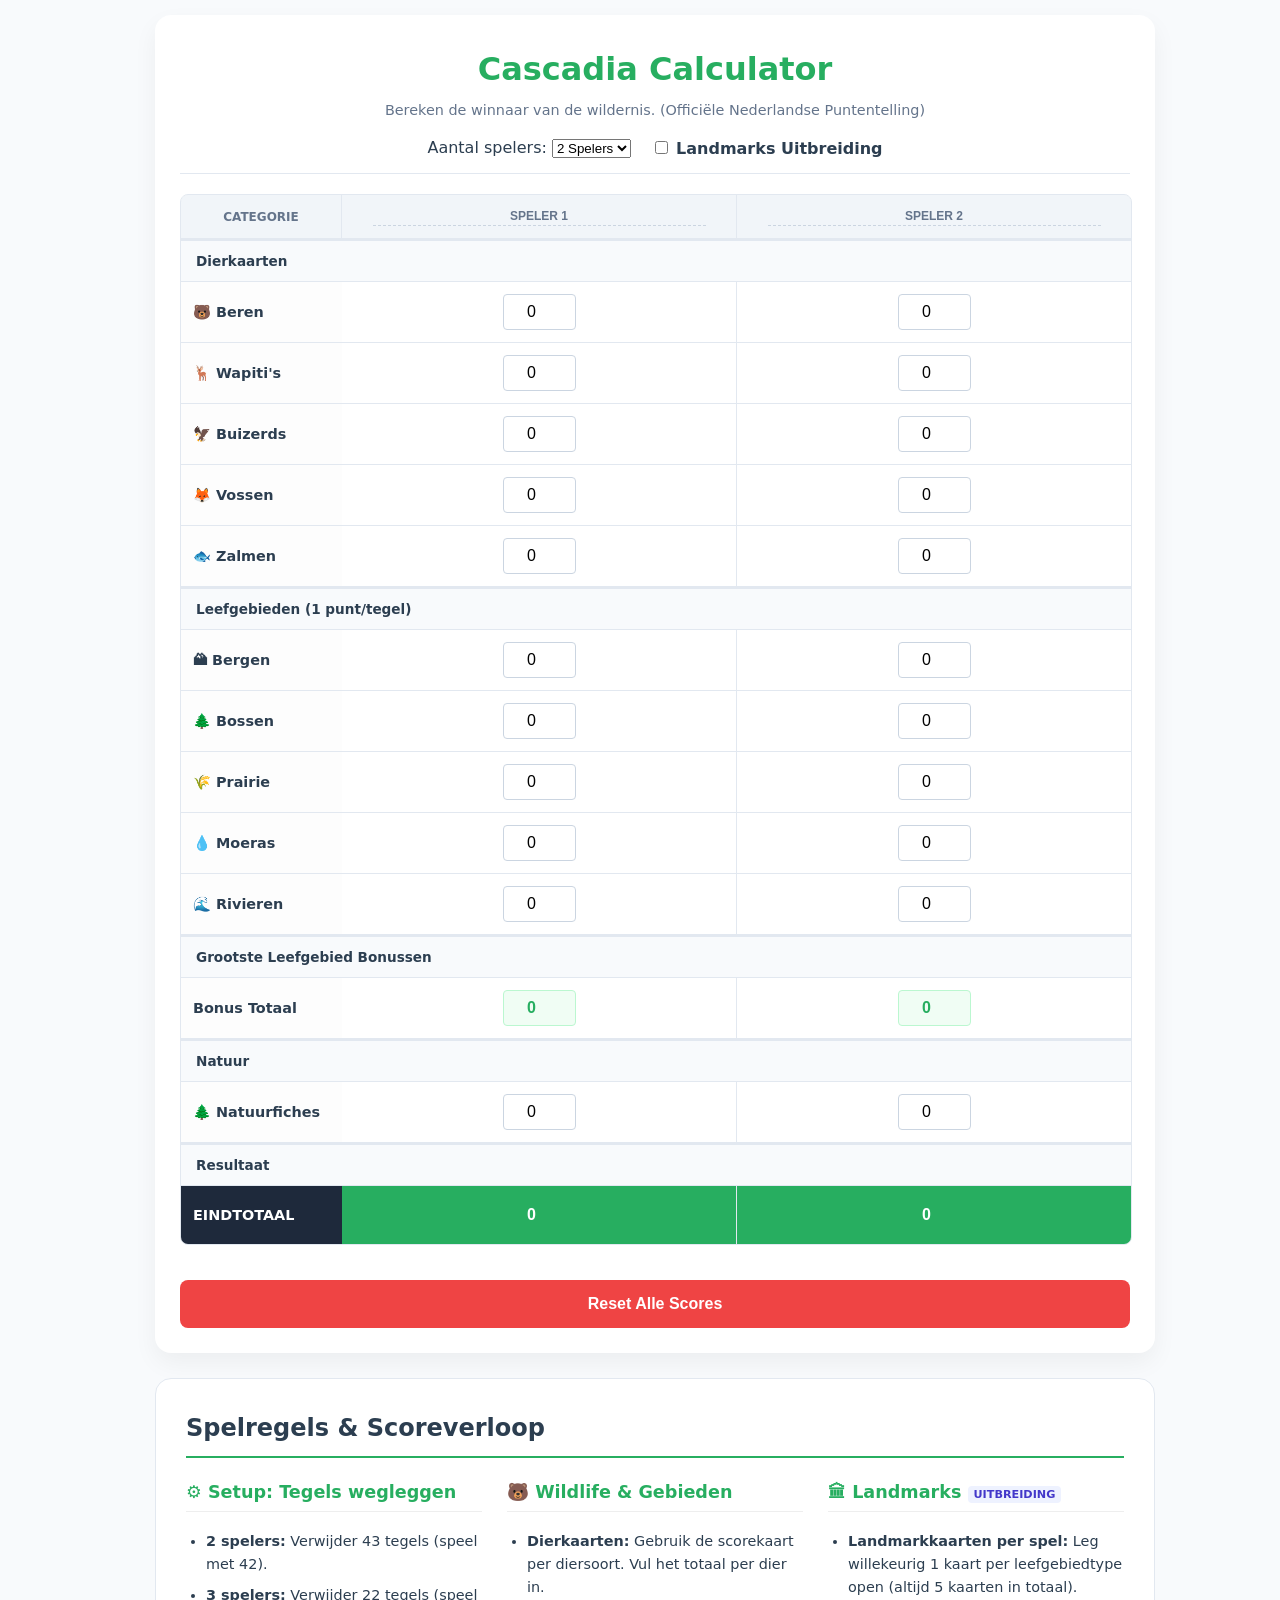
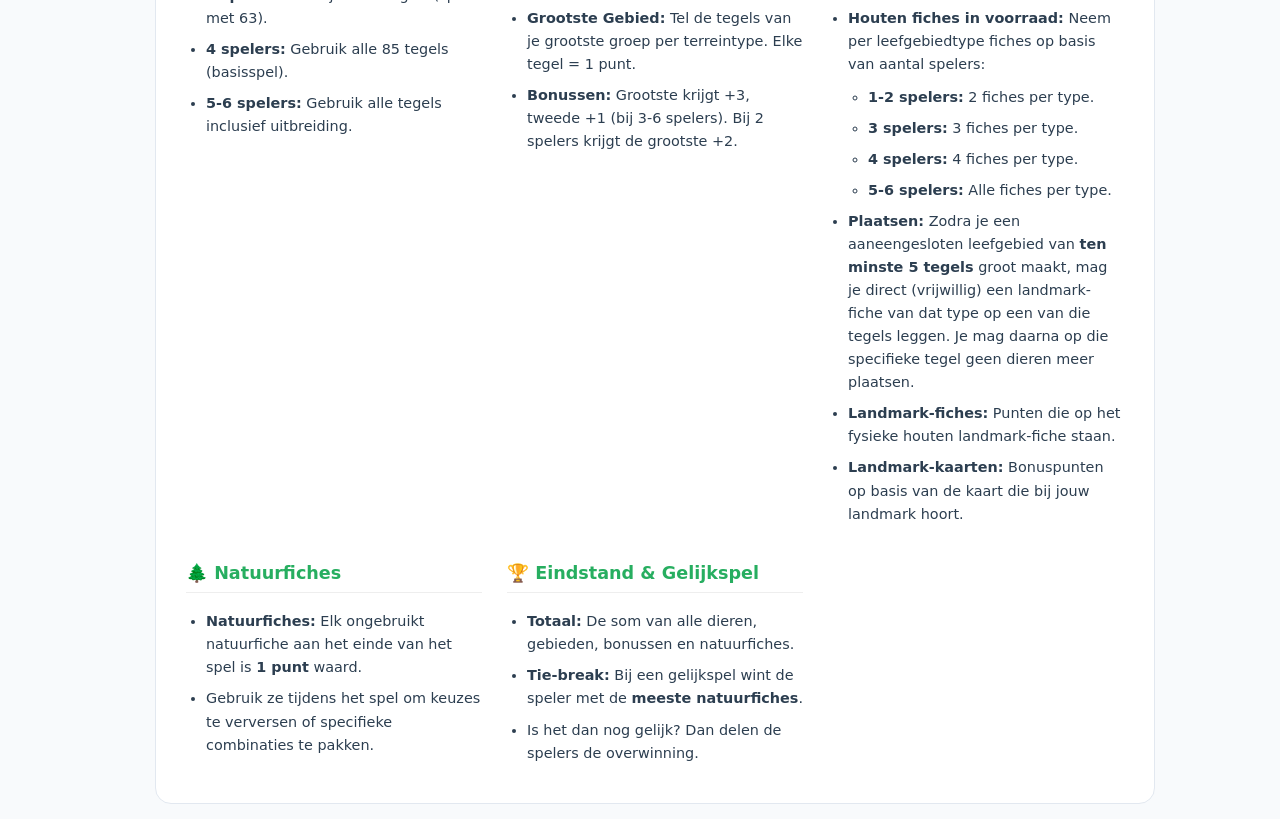
==== index.html @ 8fcd513c "Update index.html" ====
<!DOCTYPE html>
<html lang="nl">
<head>
    <meta charset="UTF-8">
    <meta name="viewport" content="width=device-width, initial-scale=1.0, maximum-scale=1.0, user-scalable=no, viewport-fit=cover">
    <title>Cascadia Score App</title>
    
    <meta name="apple-mobile-web-app-capable" content="yes">
    <meta name="apple-mobile-web-app-status-bar-style" content="black-translucent">
    <meta name="apple-mobile-web-app-title" content="Cascadia">
    
    <link rel="apple-touch-icon" href="data:image/svg+xml,<svg xmlns=%22http://www.w3.org/2000/svg%22 viewBox=%220 0 100 100%22 fill=%22%232c3e50%22><rect width=%22100%22 height=%22100%22 fill=%22%232c3e50%22 rx=%2220%22/><text y=%22.75em%22 x=%225%22 font-size=%2275%22>🏔</text></svg>">
    <link rel="icon" href="data:image/svg+xml,<svg xmlns=%22http://www.w3.org/2000/svg%22 viewBox=%220 0 100 100%22><text y=%22.9em%22 font-size=%2290%22>🏔</text></svg>">

    <style>
        :root {
            --primary: #2c3e50;
            --accent: #27ae60;
            --bg: #f8fafc;
            --border: #e2e8f0;
        }

        body { 
            font-family: 'Segoe UI', system-ui, sans-serif; 
            background-color: var(--bg); 
            color: var(--primary); 
            display: flex;
            flex-direction: column;
            align-items: center;
            padding: 0;
            margin: 0;
            width: 100vw;
            overflow-x: hidden;
            -webkit-tap-highlight-color: transparent;
        }

        /* Centrerende kaart-wrapper: Full-width op mobiel, gecentreerd op desktop */
        .card { 
            background: white; 
            padding: 15px; 
            width: 100%;
            box-sizing: border-box;
            margin-top: env(safe-area-inset-top, 0px);
            padding-left: calc(15px + env(safe-area-inset-left, 0px));
            padding-right: calc(15px + env(safe-area-inset-right, 0px));
        }

        h1 { text-align: center; color: var(--accent); margin-bottom: 5px; margin-top: 10px; }
        .subtitle { text-align: center; color: #64748b; margin-bottom: 20px; font-size: 0.9rem; }
        
        .setup { 
            text-align: center; 
            margin-bottom: 20px; 
            padding-bottom: 15px; 
            border-bottom: 1px solid var(--border);
            display: flex;
            justify-content: center;
            gap: 20px;
            flex-wrap: wrap;
            align-items: center;
        }

        .table-responsive {
            width: 100%;
            overflow-x: auto;
            -webkit-overflow-scrolling: touch;
            border-radius: 8px;
            border: 1px solid var(--border);
            margin-bottom: 15px;
        }

        .score-table { 
            display: grid; 
            gap: 1px; 
            background-color: var(--border);
            width: 100%;
        }

        .cell { background: white; padding: 12px; display: flex; align-items: center; justify-content: center; }
        .header-cell { background: #f1f5f9; font-weight: bold; text-transform: uppercase; font-size: 0.75rem; color: #64748b; }
        .section-header { background: #f8fafc; font-weight: bold; grid-column: 1 / -1; justify-content: flex-start; padding-left: 15px; border-top: 2px solid var(--border); font-size: 0.85rem; }
        .label-cell { justify-content: flex-start; font-weight: 600; font-size: 0.9rem; background: #fdfdfd; min-width: 140px; }

        input[type="number"] {
            width: 55px;
            padding: 8px;
            border: 1px solid #cbd5e1;
            border-radius: 4px;
            text-align: center;
            font-size: 1rem;
            outline-color: var(--accent);
        }

        .name-input {
            width: 90%;
            border: none;
            background: transparent;
            text-align: center;
            font-weight: bold;
            font-size: 0.75rem;
            color: #64748b;
            text-transform: uppercase;
            border-bottom: 1px dashed #cbd5e1;
            padding: 2px 0;
        }
        .name-input:focus {
            outline: none;
            border-bottom: 1px solid var(--accent);
        }

        .bonus-input { background-color: #f0fdf4; border-color: #bbf7d0 !important; font-weight: bold; color: var(--accent); pointer-events: none; }
        .total-label { background: #1e293b; color: white; font-weight: bold; }
        .total-cell { background: var(--accent); color: white; }
        .total-cell input { background: transparent; border: none; color: white; font-weight: bold; pointer-events: none; width: 100%; text-align: center; font-size: 1rem; }

        .btn-reset { margin-top: 20px; width: 100%; padding: 15px; background: #ef4444; color: white; border: none; border-radius: 8px; font-weight: bold; cursor: pointer; font-size: 1rem; }

        .orientation-tip {
            display: none;
            background: #e1f5fe;
            color: #0277bd;
            padding: 10px;
            border-radius: 8px;
            margin-bottom: 15px;
            font-size: 0.85rem;
            text-align: center;
            border: 1px solid #b3e5fc;
        }

        @media (max-width: 768px) {
            .orientation-tip { display: block; }
        }

        .rules-container { 
            width: 100%; 
            background: white; 
            padding: 30px 15px; 
            box-sizing: border-box; 
            line-height: 1.6; 
            margin-bottom: env(safe-area-inset-bottom, 0px); 
        }
        .rules-container h2 { color: var(--primary); border-bottom: 2px solid var(--accent); padding-bottom: 8px; margin-top: 0; }
        .rules-grid { display: grid; grid-template-columns: repeat(auto-fit, minmax(280px, 1fr)); gap: 25px; margin-top: 20px; }
        .rule-box h3 { margin-top: 0; color: var(--accent); font-size: 1.1rem; border-bottom: 1px solid #eee; padding-bottom: 5px; }
        .rule-box ul { padding-left: 20px; margin: 10px 0 0 0; }
        .rule-box li { margin-bottom: 8px; font-size: 0.9rem; }
        .landmark-badge { background: #eef2ff; color: #4338ca; padding: 2px 6px; border-radius: 4px; font-size: 0.7rem; font-weight: bold; text-transform: uppercase; }

        /* Gecentreerde desktop-stijlen */
        @media (min-width: 769px) {
            body { padding: 15px; }
            .card { 
                border-radius: 16px; 
                box-shadow: 0 10px 25px rgba(0,0,0,0.05); 
                max-width: 1000px; 
                padding: 25px;
                margin-bottom: 25px;
            }
            .rules-container { 
                max-width: 1000px; 
                border-radius: 16px; 
                border: 1px solid var(--border); 
                padding: 30px;
            }
        }
    </style>
</head>
<body>

<div class="card">
    <h1>Cascadia Calculator</h1>
    <p class="subtitle">Bereken de winnaar van de wildernis. (Officiële Nederlandse Puntentelling)</p>

    <div class="orientation-tip">
        📱 <strong>Tip:</strong> Kantel je scherm voor een volledig overzicht of swipe opzij in de tabel.
    </div>

    <div class="setup">
        <div>
            <label>Aantal spelers: </label>
            <select id="playerCount" onchange="changePlayerCount()">
                <option value="2">2 Spelers</option>
                <option value="3">3 Spelers</option>
                <option value="4">4 Spelers</option>
                <option value="5">5 Spelers</option>
                <option value="6">6 Spelers</option>
            </select>
        </div>
        <div>
            <input type="checkbox" id="useLandmarks" onchange="toggleLandmarks()">
            <label for="useLandmarks"><strong>Landmarks Uitbreiding</strong></label>
        </div>
    </div>

    <div class="table-responsive">
        <div id="scoreTable" class="score-table"></div>
    </div>

    <button class="btn-reset" onclick="resetScores()">Reset Alle Scores</button>
</div>

<div class="rules-container">
    <h2>Spelregels & Scoreverloop</h2>
    <div class="rules-grid">
        <div class="rule-box">
            <h3>⚙️ Setup: Tegels wegleggen</h3>
            <ul>
                <li><strong>2 spelers:</strong> Verwijder 43 tegels (speel met 42).</li>
                <li><strong>3 spelers:</strong> Verwijder 22 tegels (speel met 63).</li>
                <li><strong>4 spelers:</strong> Gebruik alle 85 tegels (basisspel).</li>
                <li><strong>5-6 spelers:</strong> Gebruik alle tegels inclusief uitbreiding.</li>
            </ul>
        </div>
        <div class="rule-box">
            <h3>🐻 Wildlife & Gebieden</h3>
            <ul>
                <li><strong>Dierkaarten:</strong> Gebruik de scorekaart per diersoort. Vul het totaal per dier in.</li>
                <li><strong>Grootste Gebied:</strong> Tel de tegels van je grootste groep per terreintype. Elke tegel = 1 punt.</li>
                <li><strong>Bonussen:</strong> Grootste krijgt +3, tweede +1 (bij 3-6 spelers). Bij 2 spelers krijgt de grootste +2.</li>
            </ul>
        </div>
        <div class="rule-box">
            <h3>🏛 Landmarks <span class="landmark-badge">Uitbreiding</span></h3>
            <ul>
                <li><strong>Landmarkkaarten per spel:</strong> Leg willekeurig 1 kaart per leefgebiedtype open (altijd 5 kaarten in totaal).</li>
                <li><strong>Houten fiches in voorraad:</strong> Neem per leefgebiedtype fiches op basis van aantal spelers:
                    <ul>
                        <li><strong>1-2 spelers:</strong> 2 fiches per type.</li>
                        <li><strong>3 spelers:</strong> 3 fiches per type.</li>
                        <li><strong>4 spelers:</strong> 4 fiches per type.</li>
                        <li><strong>5-6 spelers:</strong> Alle fiches per type.</li>
                    </ul>
                </li>
                <li><strong>Plaatsen:</strong> Zodra je een aaneengesloten leefgebied van <strong>ten minste 5 tegels</strong> groot maakt, mag je direct (vrijwillig) een landmark-fiche van dat type op een van die tegels leggen. Je mag daarna op die specifieke tegel geen dieren meer plaatsen.</li>
                <li><strong>Landmark-fiches:</strong> Punten die op het fysieke houten landmark-fiche staan.</li>
                <li><strong>Landmark-kaarten:</strong> Bonuspunten op basis van de kaart die bij jouw landmark hoort.</li>
            </ul>
        </div>
        <div class="rule-box">
            <h3>🌲 Natuurfiches</h3>
            <ul>
                <li><strong>Natuurfiches:</strong> Elk ongebruikt natuurfiche aan het einde van het spel is <strong>1 punt</strong> waard.</li>
                <li>Gebruik ze tijdens het spel om keuzes te verversen of specifieke combinaties te pakken.</li>
            </ul>
        </div>
        <div class="rule-box">
            <h3>🏆 Eindstand & Gelijkspel</h3>
            <ul>
                <li><strong>Totaal:</strong> De som van alle dieren, gebieden, bonussen en natuurfiches.</li>
                <li><strong>Tie-break:</strong> Bij een gelijkspel wint de speler met de <strong>meeste natuurfiches</strong>.</li>
                <li>Is het dan nog gelijk? Dan delen de spelers de overwinning.</li>
            </ul>
        </div>
    </div>
</div>

<script>
    const wildlife = [
        { id: 'bear', name: '🐻 Beren' },
        { id: 'elk', name: '🦌 Wapiti\'s' },
        { id: 'hawk', name: '🦅 Buizerds' },
        { id: 'fox', name: '🦊 Vossen' },
        { id: 'salmon', name: '🐟 Zalmen' }
    ];

    const habitats = [
        { id: 'mtn', name: '🏔 Bergen' },
        { id: 'for', name: '🌲 Bossen' },
        { id: 'pra', name: '🌾 Prairie' },
        { id: 'wet', name: '💧 Moeras' },
        { id: 'riv', name: '🌊 Rivieren' }
    ];

    let config = JSON.parse(localStorage.getItem('cascadia_config')) || { players: 2, landmarks: false };
    let savedScores = JSON.parse(localStorage.getItem('cascadia_scores')) || {};
    let savedNames = JSON.parse(localStorage.getItem('cascadia_names')) || {};

    function initApp() {
        document.getElementById('playerCount').value = config.players;
        document.getElementById('useLandmarks').checked = config.landmarks;

        const numPlayers = config.players;
        const useLandmarks = config.landmarks;
        const table = document.getElementById('scoreTable');
        
        table.style.gridTemplateColumns = `160px repeat(${numPlayers}, 1fr)`;
        
        let html = '';
        html += `<div class="cell header-cell">Categorie</div>`;
        for (let i = 1; i <= numPlayers; i++) {
            let name = savedNames[`p${i}`] || `Speler ${i}`;
            html += `<div class="cell header-cell"><input type="text" class="name-input" data-player="p${i}" value="${name}" oninput="saveName(this)"></div>`;
        }

        // Wildlife
        html += `<div class="cell section-header">Dierkaarten</div>`;
        wildlife.forEach((cat, index) => {
            html += `<div class="cell label-cell">${cat.name}</div>`;
            for (let i = 1; i <= numPlayers; i++) {
                let val = savedScores[`p${i}_wl_${index}`] ?? 0;
                html += `<div class="cell"><input type="number" class="score-input p${i}" data-key="p${i}_wl_${index}" value="${val}" min="0" oninput="updateScore(this)" onfocus="clearZero(this)" onblur="restoreZero(this)"></div>`;
            }
        });

        // Gebieden
        html += `<div class="cell section-header">Leefgebieden (1 punt/tegel)</div>`;
        habitats.forEach((cat, index) => {
            html += `<div class="cell label-cell">${cat.name}</div>`;
            for (let i = 1; i <= numPlayers; i++) {
                let val = savedScores[`p${i}_hab_${cat.id}`] ?? 0;
                html += `<div class="cell"><input type="number" class="score-input p${i} hab-size" data-hab="${cat.id}" data-key="p${i}_hab_${cat.id}" value="${val}" min="0" oninput="updateScore(this)" onfocus="clearZero(this)" onblur="restoreZero(this)"></div>`;
            }
        });

        // Landmarks
        if (useLandmarks) {
            html += `<div class="cell section-header">Landmarks</div>`;
            html += `<div class="cell label-cell">🏛 Landmark Fiches</div>`;
            for (let i = 1; i <= numPlayers; i++) {
                let val = savedScores[`p${i}_lm_f`] ?? 0;
                html += `<div class="cell"><input type="number" class="score-input p${i}" data-key="p${i}_lm_f" value="${val}" min="0" oninput="updateScore(this)" onfocus="clearZero(this)" onblur="restoreZero(this)"></div>`;
            }
            html += `<div class="cell label-cell">📜 Landmark Kaarten</div>`;
            for (let i = 1; i <= numPlayers; i++) {
                let val = savedScores[`p${i}_lm_k`] ?? 0;
                html += `<div class="cell"><input type="number" class="score-input p${i}" data-key="p${i}_lm_k" value="${val}" min="0" oninput="updateScore(this)" onfocus="clearZero(this)" onblur="restoreZero(this)"></div>`;
            }
        }

        // Bonussen
        html += `<div class="cell section-header">Grootste Leefgebied Bonussen</div>`;
        html += `<div class="cell label-cell">Bonus Totaal</div>`;
        for (let i = 1; i <= numPlayers; i++) {
            html += `<div class="cell"><input type="number" id="bonus-p${i}" class="bonus-input" value="0" readonly></div>`;
        }

        // Natuur
        html += `<div class="cell section-header">Natuur</div>`;
        html += `<div class="cell label-cell">🌲 Natuurfiches</div>`;
        for (let i = 1; i <= numPlayers; i++) {
            let val = savedScores[`p${i}_nature`] ?? 0;
            html += `<div class="cell"><input type="number" class="score-input p${i}" data-key="p${i}_nature" value="${val}" min="0" oninput="updateScore(this)" onfocus="clearZero(this)" onblur="restoreZero(this)"></div>`;
        }

        // Totaal
        html += `<div class="cell section-header">Resultaat</div>`;
        html += `<div class="cell label-cell total-label">EINDTOTAAL</div>`;
        for (let i = 1; i <= numPlayers; i++) {
            html += `<div class="cell total-cell"><input type="number" id="total-p${i}" value="0" readonly></div>`;
        }

        table.innerHTML = html;
        calculate();
    }

    function changePlayerCount() {
        config.players = parseInt(document.getElementById('playerCount').value);
        localStorage.setItem('cascadia_config', JSON.stringify(config));
        initApp();
    }

    function toggleLandmarks() {
        config.landmarks = document.getElementById('useLandmarks').checked;
        localStorage.setItem('cascadia_config', JSON.stringify(config));
        initApp();
    }

    function saveName(el) {
        savedNames[el.dataset.player] = el.value;
        localStorage.setItem('cascadia_names', JSON.stringify(savedNames));
    }

    function updateScore(el) {
        savedScores[el.dataset.key] = parseInt(el.value) || 0;
        localStorage.setItem('cascadia_scores', JSON.stringify(savedScores));
        calculate();
    }

    function clearZero(el) { if (el.value === "0") el.value = ""; }
    function restoreZero(el) { if (el.value === "") el.value = "0"; }

    function calculate() {
        const numPlayers = config.players;
        let playerBonuses = Array(numPlayers).fill(0);

        habitats.forEach(hab => {
            let scores = [];
            for (let i = 1; i <= numPlayers; i++) {
                let el = document.querySelector(`.p${i}.hab-size[data-hab="${hab.id}"]`);
                let val = el ? parseInt(el.value) || 0 : 0;
                scores.push({ player: i - 1, score: val });
            }

            if (scores.some(s => s.score > 0)) {
                let sorted = [...scores].sort((a, b) => b.score - a.score);
                if (numPlayers === 2) {
                    if (sorted[0].score > sorted[1].score) playerBonuses[sorted[0].player] += 2;
                    else if (sorted[0].score === sorted[1].score) { playerBonuses[0] += 1; playerBonuses[1] += 1; }
                } else {
                    let firstScore = sorted[0].score;
                    let firstPlacePlayers = sorted.filter(s => s.score === firstScore);
                    if (firstPlacePlayers.length > 1) {
                        firstPlacePlayers.forEach(p => playerBonuses[p.player] += 2);
                    } else {
                        playerBonuses[sorted[0].player] += 3;
                        let secondScore = (sorted[1]) ? sorted[1].score : 0;
                        if (secondScore > 0) {
                            let secondPlacePlayers = sorted.filter(s => s.score === secondScore);
                            if (secondPlacePlayers.length === 1) playerBonuses[sorted[1].player] += 1;
                        }
                    }
                }
            }
        });

        for (let i = 1; i <= numPlayers; i++) {
            let bonusEl = document.getElementById(`bonus-p${i}`);
            if (bonusEl) bonusEl.value = playerBonuses[i-1];
            
            let total = playerBonuses[i-1];
            document.querySelectorAll(`.p${i}.score-input`).forEach(input => {
                total += parseInt(input.value) || 0;
            });
            let totalEl = document.getElementById(`total-p${i}`);
            if (totalEl) totalEl.value = total;
        }
    }

    function resetScores() {
        if(confirm("Weet je zeker dat je alle scores wilt resetten naar 0?")) {
            savedScores = {};
            localStorage.setItem('cascadia_scores', JSON.stringify(savedScores));
            document.querySelectorAll('.score-input').forEach(input => input.value = 0);
            calculate();
        }
    }

    initApp();
</script>

</body>
</html>
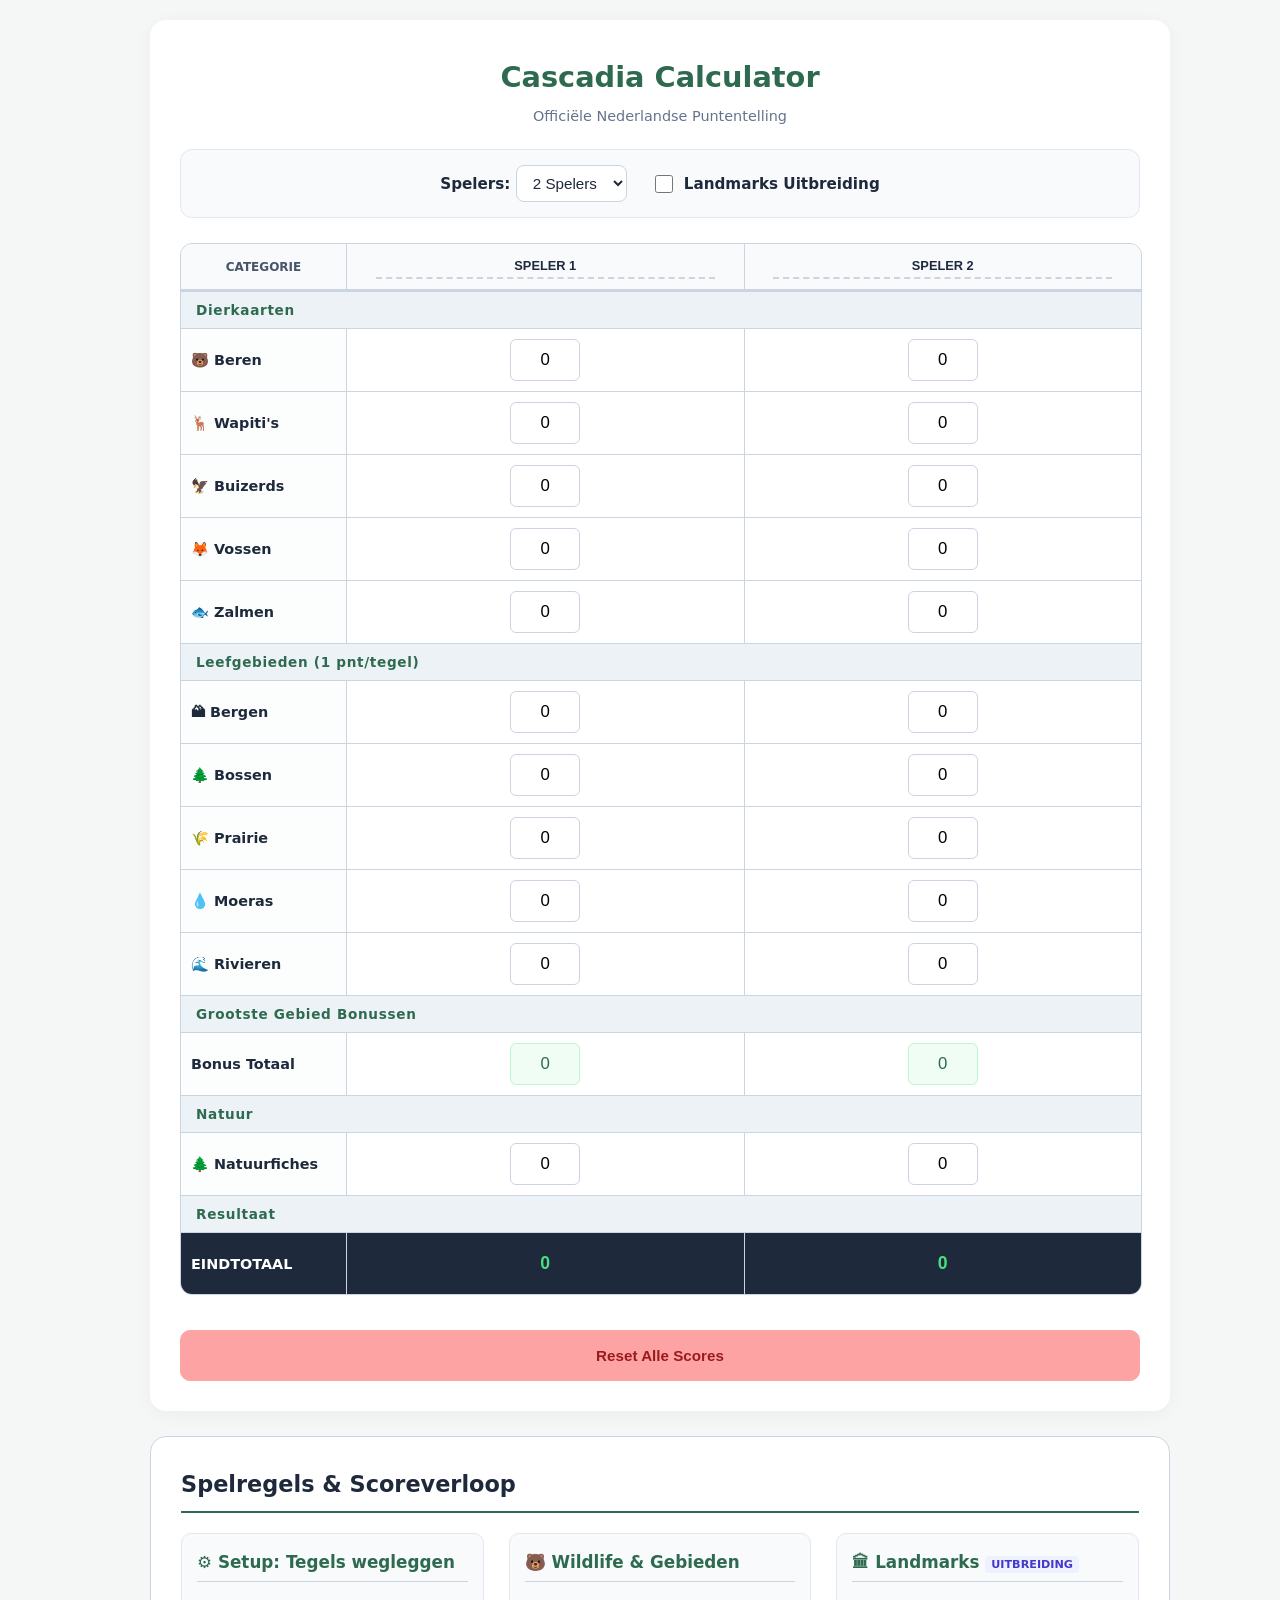
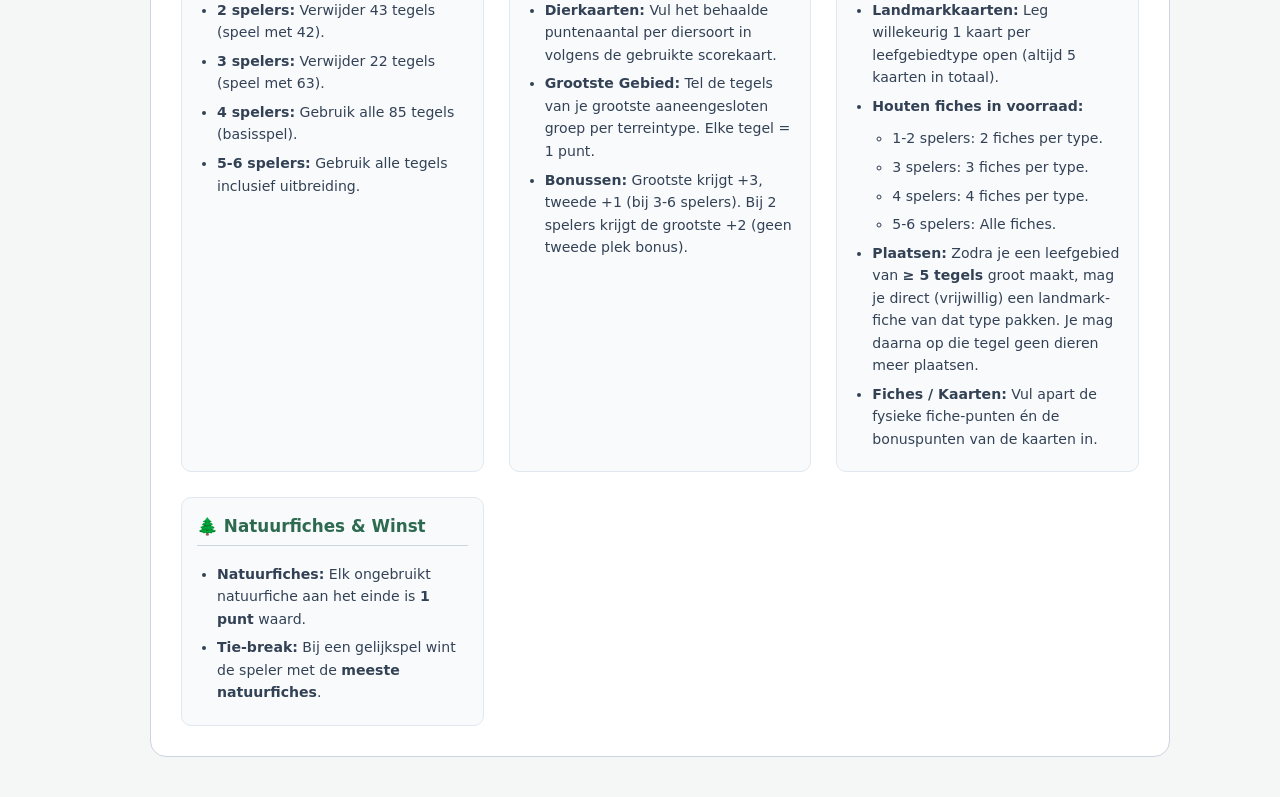
==== commit 0050596d: "Update index.html" ====
--- a/index.html
+++ b/index.html
@@ -9,19 +9,21 @@
     <meta name="apple-mobile-web-app-status-bar-style" content="black-translucent">
     <meta name="apple-mobile-web-app-title" content="Cascadia">
     
-    <link rel="apple-touch-icon" href="data:image/svg+xml,<svg xmlns=%22http://www.w3.org/2000/svg%22 viewBox=%220 0 100 100%22 fill=%22%232c3e50%22><rect width=%22100%22 height=%22100%22 fill=%22%232c3e50%22 rx=%2220%22/><text y=%22.75em%22 x=%225%22 font-size=%2275%22>🏔</text></svg>">
-    <link rel="icon" href="data:image/svg+xml,<svg xmlns=%22http://www.w3.org/2000/svg%22 viewBox=%220 0 100 100%22><text y=%22.9em%22 font-size=%2290%22>🏔</text></svg>">
+    <link rel="apple-touch-icon" href="data:image/svg+xml,%3Csvg xmlns='http://www.w3.org/2000/svg' viewBox='0 0 100 100'%3E%3Crect width='100%25' height='100%25' fill='%232c3e50' rx='20'/%3E%3Ctext y='.72em' x='4' font-size='72'%3E%F0%9F%8F%94%3C/text%3E%3C/svg%3E">
+    <link rel="icon" href="data:image/svg+xml,%3Csvg xmlns='http://www.w3.org/2000/svg' viewBox='0 0 100 100'%3E%3Ctext y='.88em' font-size='85'%3E%F0%9F%8F%94%3C/text%3E%3C/svg%3E">
 
     <style>
         :root {
-            --primary: #2c3e50;
-            --accent: #27ae60;
-            --bg: #f8fafc;
-            --border: #e2e8f0;
+            --primary: #1e293b;
+            --accent: #2d6a4f;
+            --accent-light: #d8f3dc;
+            --bg: #f4f7f6;
+            --border: #cbd5e1;
+            --card-bg: #ffffff;
         }
 
         body { 
-            font-family: 'Segoe UI', system-ui, sans-serif; 
+            font-family: system-ui, -apple-system, BlinkMacSystemFont, 'Segoe UI', Roboto, sans-serif; 
             background-color: var(--bg); 
             color: var(--primary); 
             display: flex;
@@ -34,10 +36,9 @@
             -webkit-tap-highlight-color: transparent;
         }
 
-        /* Centrerende kaart-wrapper: Full-width op mobiel, gecentreerd op desktop */
         .card { 
-            background: white; 
-            padding: 15px; 
+            background: var(--card-bg); 
+            padding: 20px 15px; 
             width: 100%;
             box-sizing: border-box;
             margin-top: env(safe-area-inset-top, 0px);
@@ -45,28 +46,53 @@
             padding-right: calc(15px + env(safe-area-inset-right, 0px));
         }
 
-        h1 { text-align: center; color: var(--accent); margin-bottom: 5px; margin-top: 10px; }
-        .subtitle { text-align: center; color: #64748b; margin-bottom: 20px; font-size: 0.9rem; }
-        
+        h1 { text-align: center; color: var(--accent); margin-bottom: 4px; margin-top: 10px; font-size: 1.8rem; font-weight: 800; }
+        .subtitle { text-align: center; color: #64748b; margin-bottom: 25px; font-size: 0.9rem; }
+        
+        /* Setup modernisering */
         .setup { 
-            text-align: center; 
-            margin-bottom: 20px; 
-            padding-bottom: 15px; 
-            border-bottom: 1px solid var(--border);
+            background: #f8fafc;
+            padding: 15px;
+            border-radius: 12px;
+            margin-bottom: 25px;
+            border: 1px solid #e2e8f0;
             display: flex;
             justify-content: center;
-            gap: 20px;
+            gap: 24px;
             flex-wrap: wrap;
             align-items: center;
         }
+
+        .setup label { font-weight: 600; font-size: 0.95rem; }
+        
+        select {
+            padding: 8px 12px;
+            border-radius: 8px;
+            border: 1px solid var(--border);
+            background: white;
+            font-size: 0.95rem;
+            color: var(--primary);
+            outline: none;
+        }
+
+        /* Grotere checkbox klik-regio voor mobiel */
+        .checkbox-container {
+            display: flex;
+            align-items: center;
+            gap: 8px;
+            cursor: pointer;
+            user-select: none;
+        }
+        .checkbox-container input { width: 18px; height: 18px; accent-color: var(--accent); }
 
         .table-responsive {
             width: 100%;
             overflow-x: auto;
             -webkit-overflow-scrolling: touch;
-            border-radius: 8px;
+            border-radius: 12px;
             border: 1px solid var(--border);
-            margin-bottom: 15px;
+            margin-bottom: 20px;
+            box-shadow: 0 1px 3px rgba(0,0,0,0.02);
         }
 
         .score-table { 
@@ -76,91 +102,130 @@
             width: 100%;
         }
 
-        .cell { background: white; padding: 12px; display: flex; align-items: center; justify-content: center; }
-        .header-cell { background: #f1f5f9; font-weight: bold; text-transform: uppercase; font-size: 0.75rem; color: #64748b; }
-        .section-header { background: #f8fafc; font-weight: bold; grid-column: 1 / -1; justify-content: flex-start; padding-left: 15px; border-top: 2px solid var(--border); font-size: 0.85rem; }
-        .label-cell { justify-content: flex-start; font-weight: 600; font-size: 0.9rem; background: #fdfdfd; min-width: 140px; }
-
+        .cell { background: white; padding: 10px; display: flex; align-items: center; justify-content: center; }
+        .header-cell { background: #f8fafc; font-weight: 700; text-transform: uppercase; font-size: 0.75rem; color: #475569; border-bottom: 2px solid var(--border); }
+        
+        .section-header { 
+            background: #edf2f7; 
+            font-weight: 700; 
+            grid-column: 1 / -1; 
+            justify-content: flex-start; 
+            padding-left: 15px; 
+            font-size: 0.85rem; 
+            color: var(--accent);
+            letter-spacing: 0.05em;
+        }
+        
+        .label-cell { justify-content: flex-start; font-weight: 600; font-size: 0.9rem; background: #fcfdfd; min-width: 145px; }
+
+        /* Verbeterde mobiele input velden */
         input[type="number"] {
-            width: 55px;
-            padding: 8px;
+            width: 60px;
+            padding: 10px 4px;
             border: 1px solid #cbd5e1;
-            border-radius: 4px;
+            border-radius: 6px;
             text-align: center;
-            font-size: 1rem;
+            font-size: 1.05rem;
+            font-weight: 500;
             outline-color: var(--accent);
-        }
+            -moz-appearance: textfield;
+        }
+        input[type="number"]::-webkit-outer-spin-button,
+        input[type="number"]::-webkit-inner-spin-button { -webkit-appearance: none; margin: 0; }
 
         .name-input {
             width: 90%;
             border: none;
             background: transparent;
             text-align: center;
-            font-weight: bold;
-            font-size: 0.75rem;
-            color: #64748b;
+            font-weight: 700;
+            font-size: 0.8rem;
+            color: var(--primary);
             text-transform: uppercase;
-            border-bottom: 1px dashed #cbd5e1;
-            padding: 2px 0;
-        }
-        .name-input:focus {
-            outline: none;
-            border-bottom: 1px solid var(--accent);
-        }
-
-        .bonus-input { background-color: #f0fdf4; border-color: #bbf7d0 !important; font-weight: bold; color: var(--accent); pointer-events: none; }
-        .total-label { background: #1e293b; color: white; font-weight: bold; }
-        .total-cell { background: var(--accent); color: white; }
-        .total-cell input { background: transparent; border: none; color: white; font-weight: bold; pointer-events: none; width: 100%; text-align: center; font-size: 1rem; }
-
-        .btn-reset { margin-top: 20px; width: 100%; padding: 15px; background: #ef4444; color: white; border: none; border-radius: 8px; font-weight: bold; cursor: pointer; font-size: 1rem; }
+            border-bottom: 2px dashed #cbd5e1;
+            padding: 4px 0;
+        }
+        .name-input:focus { outline: none; border-bottom: 2px solid var(--accent); }
+
+        .bonus-input { background-color: #f0fdf4; border-color: #bbf7d0 !important; font-weight: 700; color: var(--accent); pointer-events: none; }
+        
+        /* Sticky/Vaste Totaalbalk voor mobiel */
+        .mobile-totals {
+            position: fixed;
+            bottom: 0;
+            left: 0;
+            right: 0;
+            background: #1e293b;
+            color: white;
+            display: flex;
+            justify-content: space-around;
+            padding: 12px 10px calc(12px + env(safe-area-inset-bottom, 0px)) 10px;
+            box-shadow: 0 -4px 15px rgba(0,0,0,0.15);
+            z-index: 100;
+            border-top-left-radius: 16px;
+            border-top-right-radius: 16px;
+        }
+        .total-bubble { text-align: center; flex: 1; }
+        .total-bubble .name { font-size: 0.7rem; opacity: 0.8; text-transform: uppercase; font-weight: 600; display: block; white-space: nowrap; overflow: hidden; text-overflow: ellipsis; max-width: 75px; margin: 0 auto; }
+        .total-bubble .score { font-size: 1.2rem; font-weight: 800; color: #4ade80; }
+
+        /* Tabel totalen (Desktop/back-up) */
+        .total-label { background: #1e293b; color: white; font-weight: 700; }
+        .total-cell { background: #1e293b; color: white; }
+        .total-cell input { background: transparent; border: none; color: #4ade80; font-weight: 800; pointer-events: none; width: 100%; text-align: center; font-size: 1.1rem; }
+
+        .btn-reset { margin-top: 15px; width: 100%; padding: 16px; background: #fea3a3; color: #991b1b; border: 1px solid #fca5a5; border-radius: 10px; font-weight: 700; cursor: pointer; font-size: 0.95rem; transition: background 0.2s; }
+        .btn-reset:active { background: #fca5a5; }
 
         .orientation-tip {
             display: none;
-            background: #e1f5fe;
-            color: #0277bd;
+            background: #f0fdfa;
+            color: #0d9488;
             padding: 10px;
             border-radius: 8px;
-            margin-bottom: 15px;
+            margin-bottom: 20px;
             font-size: 0.85rem;
             text-align: center;
-            border: 1px solid #b3e5fc;
+            border: 1px solid #ccfbf1;
         }
 
         @media (max-width: 768px) {
             .orientation-tip { display: block; }
-        }
-
+            .card { margin-bottom: 80px; } /* Ruimte voor de sticky balk */
+        }
+
+        /* Regels & Layout */
         .rules-container { 
             width: 100%; 
             background: white; 
-            padding: 30px 15px; 
+            padding: 30px 15px calc(40px + env(safe-area-inset-bottom, 0px)) 15px; 
             box-sizing: border-box; 
             line-height: 1.6; 
-            margin-bottom: env(safe-area-inset-bottom, 0px); 
-        }
-        .rules-container h2 { color: var(--primary); border-bottom: 2px solid var(--accent); padding-bottom: 8px; margin-top: 0; }
+        }
+        .rules-container h2 { color: var(--primary); border-bottom: 2px solid var(--accent); padding-bottom: 8px; margin-top: 0; font-size: 1.4rem; font-weight: 800; }
         .rules-grid { display: grid; grid-template-columns: repeat(auto-fit, minmax(280px, 1fr)); gap: 25px; margin-top: 20px; }
-        .rule-box h3 { margin-top: 0; color: var(--accent); font-size: 1.1rem; border-bottom: 1px solid #eee; padding-bottom: 5px; }
+        .rule-box { background: #f8fafc; padding: 15px; border-radius: 10px; border: 1px solid #e2e8f0; }
+        .rule-box h3 { margin-top: 0; color: var(--accent); font-size: 1.05rem; border-bottom: 1px solid #cbd5e1; padding-bottom: 5px; font-weight: 700; }
         .rule-box ul { padding-left: 20px; margin: 10px 0 0 0; }
-        .rule-box li { margin-bottom: 8px; font-size: 0.9rem; }
+        .rule-box li { margin-bottom: 6px; font-size: 0.88rem; color: #334155; }
         .landmark-badge { background: #eef2ff; color: #4338ca; padding: 2px 6px; border-radius: 4px; font-size: 0.7rem; font-weight: bold; text-transform: uppercase; }
 
-        /* Gecentreerde desktop-stijlen */
         @media (min-width: 769px) {
-            body { padding: 15px; }
+            body { padding: 20px; }
             .card { 
                 border-radius: 16px; 
-                box-shadow: 0 10px 25px rgba(0,0,0,0.05); 
-                max-width: 1000px; 
-                padding: 25px;
+                box-shadow: 0 4px 20px rgba(0,0,0,0.04); 
+                max-width: 1020px; 
+                padding: 30px;
                 margin-bottom: 25px;
             }
+            .mobile-totals { display: none; } /* Verberg zwevende balk op desktop */
             .rules-container { 
-                max-width: 1000px; 
+                max-width: 1020px; 
                 border-radius: 16px; 
                 border: 1px solid var(--border); 
                 padding: 30px;
+                margin-bottom: 20px;
             }
         }
     </style>
@@ -169,15 +234,15 @@
 
 <div class="card">
     <h1>Cascadia Calculator</h1>
-    <p class="subtitle">Bereken de winnaar van de wildernis. (Officiële Nederlandse Puntentelling)</p>
+    <p class="subtitle">Officiële Nederlandse Puntentelling</p>
 
     <div class="orientation-tip">
-        📱 <strong>Tip:</strong> Kantel je scherm voor een volledig overzicht of swipe opzij in de tabel.
+        📱 <strong>Tip:</strong> Kantel je scherm bij veel spelers om alles makkelijk te overzien.
     </div>
 
     <div class="setup">
         <div>
-            <label>Aantal spelers: </label>
+            <label for="playerCount">Spelers: </label>
             <select id="playerCount" onchange="changePlayerCount()">
                 <option value="2">2 Spelers</option>
                 <option value="3">3 Spelers</option>
@@ -186,7 +251,7 @@
                 <option value="6">6 Spelers</option>
             </select>
         </div>
-        <div>
+        <div class="checkbox-container" onclick="toggleLandmarksFromLabel(event)">
             <input type="checkbox" id="useLandmarks" onchange="toggleLandmarks()">
             <label for="useLandmarks"><strong>Landmarks Uitbreiding</strong></label>
         </div>
@@ -199,8 +264,10 @@
     <button class="btn-reset" onclick="resetScores()">Reset Alle Scores</button>
 </div>
 
+<div id="mobileTotals" class="mobile-totals"></div>
+
 <div class="rules-container">
-    <h2>Spelregels & Scoreverloop</h2>
+    <h2>Spelregels &amp; Scoreverloop</h2>
     <div class="rules-grid">
         <div class="rule-box">
             <h3>⚙️ Setup: Tegels wegleggen</h3>
@@ -212,43 +279,34 @@
             </ul>
         </div>
         <div class="rule-box">
-            <h3>🐻 Wildlife & Gebieden</h3>
+            <h3>🐻 Wildlife &amp; Gebieden</h3>
             <ul>
-                <li><strong>Dierkaarten:</strong> Gebruik de scorekaart per diersoort. Vul het totaal per dier in.</li>
-                <li><strong>Grootste Gebied:</strong> Tel de tegels van je grootste groep per terreintype. Elke tegel = 1 punt.</li>
-                <li><strong>Bonussen:</strong> Grootste krijgt +3, tweede +1 (bij 3-6 spelers). Bij 2 spelers krijgt de grootste +2.</li>
+                <li><strong>Dierkaarten:</strong> Vul het behaalde puntenaantal per diersoort in volgens de gebruikte scorekaart.</li>
+                <li><strong>Grootste Gebied:</strong> Tel de tegels van je grootste aaneengesloten groep per terreintype. Elke tegel = 1 punt.</li>
+                <li><strong>Bonussen:</strong> Grootste krijgt +3, tweede +1 (bij 3-6 spelers). Bij 2 spelers krijgt de grootste +2 (geen tweede plek bonus).</li>
             </ul>
         </div>
         <div class="rule-box">
             <h3>🏛 Landmarks <span class="landmark-badge">Uitbreiding</span></h3>
             <ul>
-                <li><strong>Landmarkkaarten per spel:</strong> Leg willekeurig 1 kaart per leefgebiedtype open (altijd 5 kaarten in totaal).</li>
-                <li><strong>Houten fiches in voorraad:</strong> Neem per leefgebiedtype fiches op basis van aantal spelers:
+                <li><strong>Landmarkkaarten:</strong> Leg willekeurig 1 kaart per leefgebiedtype open (altijd 5 kaarten in totaal).</li>
+                <li><strong>Houten fiches in voorraad:</strong> 
                     <ul>
-                        <li><strong>1-2 spelers:</strong> 2 fiches per type.</li>
-                        <li><strong>3 spelers:</strong> 3 fiches per type.</li>
-                        <li><strong>4 spelers:</strong> 4 fiches per type.</li>
-                        <li><strong>5-6 spelers:</strong> Alle fiches per type.</li>
+                        <li>1-2 spelers: 2 fiches per type.</li>
+                        <li>3 spelers: 3 fiches per type.</li>
+                        <li>4 spelers: 4 fiches per type.</li>
+                        <li>5-6 spelers: Alle fiches.</li>
                     </ul>
                 </li>
-                <li><strong>Plaatsen:</strong> Zodra je een aaneengesloten leefgebied van <strong>ten minste 5 tegels</strong> groot maakt, mag je direct (vrijwillig) een landmark-fiche van dat type op een van die tegels leggen. Je mag daarna op die specifieke tegel geen dieren meer plaatsen.</li>
-                <li><strong>Landmark-fiches:</strong> Punten die op het fysieke houten landmark-fiche staan.</li>
-                <li><strong>Landmark-kaarten:</strong> Bonuspunten op basis van de kaart die bij jouw landmark hoort.</li>
+                <li><strong>Plaatsen:</strong> Zodra je een leefgebied van <strong>&ge; 5 tegels</strong> groot maakt, mag je direct (vrijwillig) een landmark-fiche van dat type pakken. Je mag daarna op die tegel geen dieren meer plaatsen.</li>
+                <li><strong>Fiches / Kaarten:</strong> Vul apart de fysieke fiche-punten én de bonuspunten van de kaarten in.</li>
             </ul>
         </div>
         <div class="rule-box">
-            <h3>🌲 Natuurfiches</h3>
+            <h3>🌲 Natuurfiches &amp; Winst</h3>
             <ul>
-                <li><strong>Natuurfiches:</strong> Elk ongebruikt natuurfiche aan het einde van het spel is <strong>1 punt</strong> waard.</li>
-                <li>Gebruik ze tijdens het spel om keuzes te verversen of specifieke combinaties te pakken.</li>
-            </ul>
-        </div>
-        <div class="rule-box">
-            <h3>🏆 Eindstand & Gelijkspel</h3>
-            <ul>
-                <li><strong>Totaal:</strong> De som van alle dieren, gebieden, bonussen en natuurfiches.</li>
+                <li><strong>Natuurfiches:</strong> Elk ongebruikt natuurfiche aan het einde is <strong>1 punt</strong> waard.</li>
                 <li><strong>Tie-break:</strong> Bij een gelijkspel wint de speler met de <strong>meeste natuurfiches</strong>.</li>
-                <li>Is het dan nog gelijk? Dan delen de spelers de overwinning.</li>
             </ul>
         </div>
     </div>
@@ -283,7 +341,7 @@
         const useLandmarks = config.landmarks;
         const table = document.getElementById('scoreTable');
         
-        table.style.gridTemplateColumns = `160px repeat(${numPlayers}, 1fr)`;
+        table.style.gridTemplateColumns = `165px repeat(${numPlayers}, 1fr)`;
         
         let html = '';
         html += `<div class="cell header-cell">Categorie</div>`;
@@ -298,17 +356,17 @@
             html += `<div class="cell label-cell">${cat.name}</div>`;
             for (let i = 1; i <= numPlayers; i++) {
                 let val = savedScores[`p${i}_wl_${index}`] ?? 0;
-                html += `<div class="cell"><input type="number" class="score-input p${i}" data-key="p${i}_wl_${index}" value="${val}" min="0" oninput="updateScore(this)" onfocus="clearZero(this)" onblur="restoreZero(this)"></div>`;
+                html += `<div class="cell"><input type="number" inputmode="numeric" pattern="[0-9]*" class="score-input p${i}" data-key="p${i}_wl_${index}" value="${val}" min="0" oninput="updateScore(this)" onfocus="clearZero(this)" onblur="restoreZero(this)"></div>`;
             }
         });
 
         // Gebieden
-        html += `<div class="cell section-header">Leefgebieden (1 punt/tegel)</div>`;
+        html += `<div class="cell section-header">Leefgebieden (1 pnt/tegel)</div>`;
         habitats.forEach((cat, index) => {
             html += `<div class="cell label-cell">${cat.name}</div>`;
             for (let i = 1; i <= numPlayers; i++) {
                 let val = savedScores[`p${i}_hab_${cat.id}`] ?? 0;
-                html += `<div class="cell"><input type="number" class="score-input p${i} hab-size" data-hab="${cat.id}" data-key="p${i}_hab_${cat.id}" value="${val}" min="0" oninput="updateScore(this)" onfocus="clearZero(this)" onblur="restoreZero(this)"></div>`;
+                html += `<div class="cell"><input type="number" inputmode="numeric" pattern="[0-9]*" class="score-input p${i} hab-size" data-hab="${cat.id}" data-key="p${i}_hab_${cat.id}" value="${val}" min="0" oninput="updateScore(this)" onfocus="clearZero(this)" onblur="restoreZero(this)"></div>`;
             }
         });
 
@@ -318,17 +376,17 @@
             html += `<div class="cell label-cell">🏛 Landmark Fiches</div>`;
             for (let i = 1; i <= numPlayers; i++) {
                 let val = savedScores[`p${i}_lm_f`] ?? 0;
-                html += `<div class="cell"><input type="number" class="score-input p${i}" data-key="p${i}_lm_f" value="${val}" min="0" oninput="updateScore(this)" onfocus="clearZero(this)" onblur="restoreZero(this)"></div>`;
+                html += `<div class="cell"><input type="number" inputmode="numeric" pattern="[0-9]*" class="score-input p${i}" data-key="p${i}_lm_f" value="${val}" min="0" oninput="updateScore(this)" onfocus="clearZero(this)" onblur="restoreZero(this)"></div>`;
             }
             html += `<div class="cell label-cell">📜 Landmark Kaarten</div>`;
             for (let i = 1; i <= numPlayers; i++) {
                 let val = savedScores[`p${i}_lm_k`] ?? 0;
-                html += `<div class="cell"><input type="number" class="score-input p${i}" data-key="p${i}_lm_k" value="${val}" min="0" oninput="updateScore(this)" onfocus="clearZero(this)" onblur="restoreZero(this)"></div>`;
+                html += `<div class="cell"><input type="number" inputmode="numeric" pattern="[0-9]*" class="score-input p${i}" data-key="p${i}_lm_k" value="${val}" min="0" oninput="updateScore(this)" onfocus="clearZero(this)" onblur="restoreZero(this)"></div>`;
             }
         }
 
         // Bonussen
-        html += `<div class="cell section-header">Grootste Leefgebied Bonussen</div>`;
+        html += `<div class="cell section-header">Grootste Gebied Bonussen</div>`;
         html += `<div class="cell label-cell">Bonus Totaal</div>`;
         for (let i = 1; i <= numPlayers; i++) {
             html += `<div class="cell"><input type="number" id="bonus-p${i}" class="bonus-input" value="0" readonly></div>`;
@@ -339,7 +397,7 @@
         html += `<div class="cell label-cell">🌲 Natuurfiches</div>`;
         for (let i = 1; i <= numPlayers; i++) {
             let val = savedScores[`p${i}_nature`] ?? 0;
-            html += `<div class="cell"><input type="number" class="score-input p${i}" data-key="p${i}_nature" value="${val}" min="0" oninput="updateScore(this)" onfocus="clearZero(this)" onblur="restoreZero(this)"></div>`;
+            html += `<div class="cell"><input type="number" inputmode="numeric" pattern="[0-9]*" class="score-input p${i}" data-key="p${i}_nature" value="${val}" min="0" oninput="updateScore(this)" onfocus="clearZero(this)" onblur="restoreZero(this)"></div>`;
         }
 
         // Totaal
@@ -350,7 +408,23 @@
         }
 
         table.innerHTML = html;
+        buildMobileTotals();
         calculate();
+    }
+
+    function buildMobileTotals() {
+        const container = document.getElementById('mobileTotals');
+        let html = '';
+        for (let i = 1; i <= config.players; i++) {
+            let name = savedNames[`p${i}`] || `Speler ${i}`;
+            html += `
+                <div class="total-bubble">
+                    <span class="name" id="mob-name-p${i}">${name}</span>
+                    <span class="score" id="mob-total-p${i}">0</span>
+                </div>
+            `;
+        }
+        container.innerHTML = html;
     }
 
     function changePlayerCount() {
@@ -365,9 +439,21 @@
         initApp();
     }
 
+    function toggleLandmarksFromLabel(e) {
+        if(e.target.tagName !== 'INPUT') {
+            const cb = document.getElementById('useLandmarks');
+            cb.checked = !cb.checked;
+            toggleLandmarks();
+        }
+    }
+
     function saveName(el) {
         savedNames[el.dataset.player] = el.value;
         localStorage.setItem('cascadia_names', JSON.stringify(savedNames));
+        
+        // Update direct de naam in de mobiele balk onderaan
+        const mobName = document.getElementById(`mob-name-${el.dataset.player}`);
+        if(mobName) mobName.textContent = el.value || `Speler ${el.dataset.player.charAt(1)}`;
     }
 
     function updateScore(el) {
@@ -421,8 +507,14 @@
             document.querySelectorAll(`.p${i}.score-input`).forEach(input => {
                 total += parseInt(input.value) || 0;
             });
+            
+            // Update tabel totaal
             let totalEl = document.getElementById(`total-p${i}`);
             if (totalEl) totalEl.value = total;
+
+            // Update mobiele sticky balk totaal
+            let mobTotalEl = document.getElementById(`mob-total-p${i}`);
+            if (mobTotalEl) mobTotalEl.textContent = total;
         }
     }
 
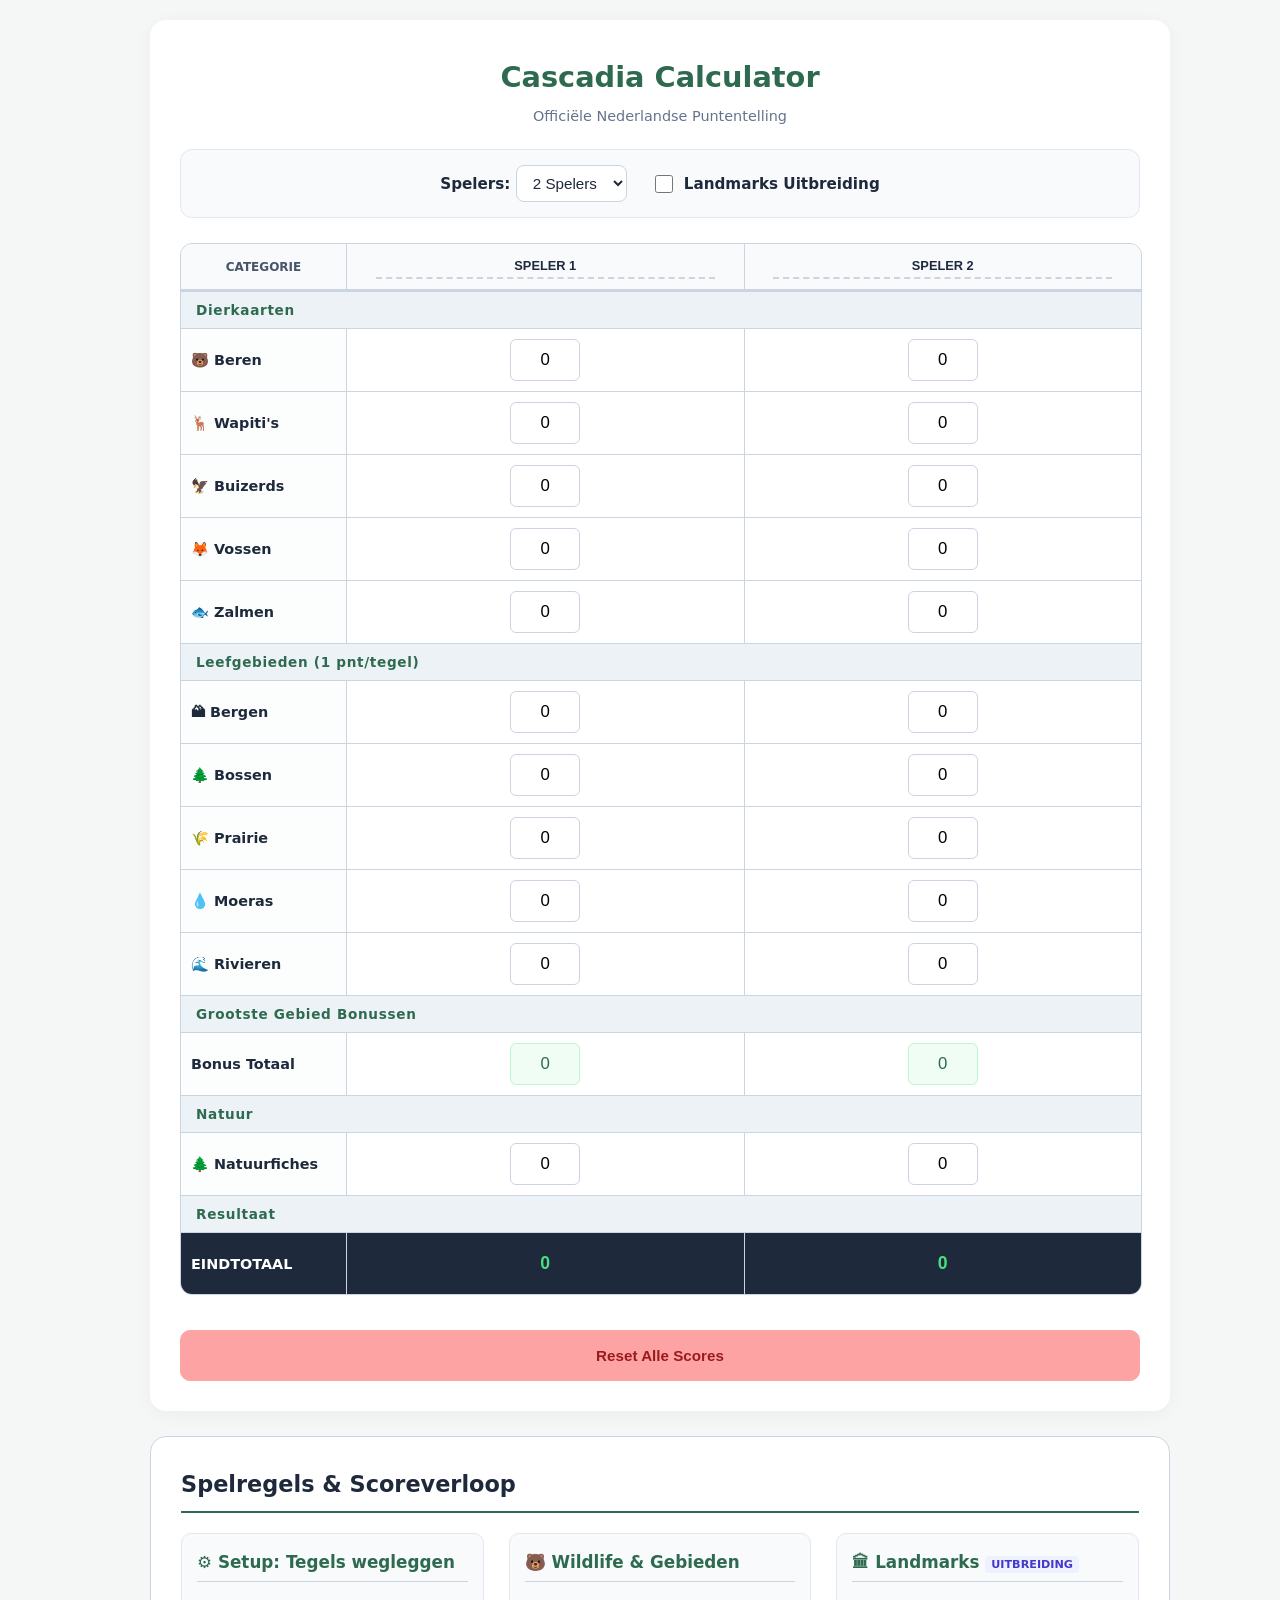
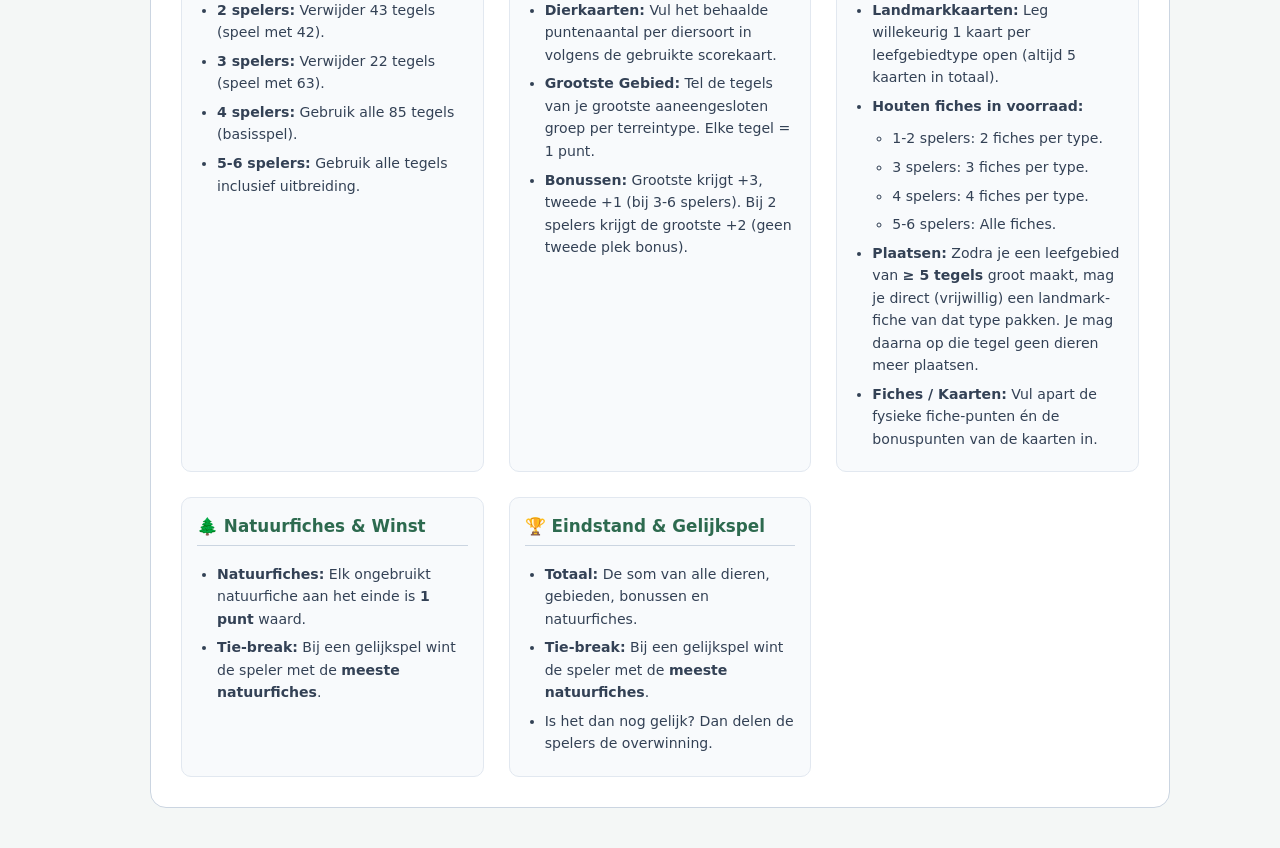
==== commit 3f8c3e7b: "Add rule box for final scores and tie-breaks" ====
--- a/index.html
+++ b/index.html
@@ -307,6 +307,14 @@
             <ul>
                 <li><strong>Natuurfiches:</strong> Elk ongebruikt natuurfiche aan het einde is <strong>1 punt</strong> waard.</li>
                 <li><strong>Tie-break:</strong> Bij een gelijkspel wint de speler met de <strong>meeste natuurfiches</strong>.</li>
+            </ul>
+        </div>
+        <div class="rule-box">
+            <h3>🏆 Eindstand & Gelijkspel</h3>
+            <ul>
+                <li><strong>Totaal:</strong> De som van alle dieren, gebieden, bonussen en natuurfiches.</li>
+                <li><strong>Tie-break:</strong> Bij een gelijkspel wint de speler met de <strong>meeste natuurfiches</strong>.</li>
+                <li>Is het dan nog gelijk? Dan delen de spelers de overwinning.</li>
             </ul>
         </div>
     </div>
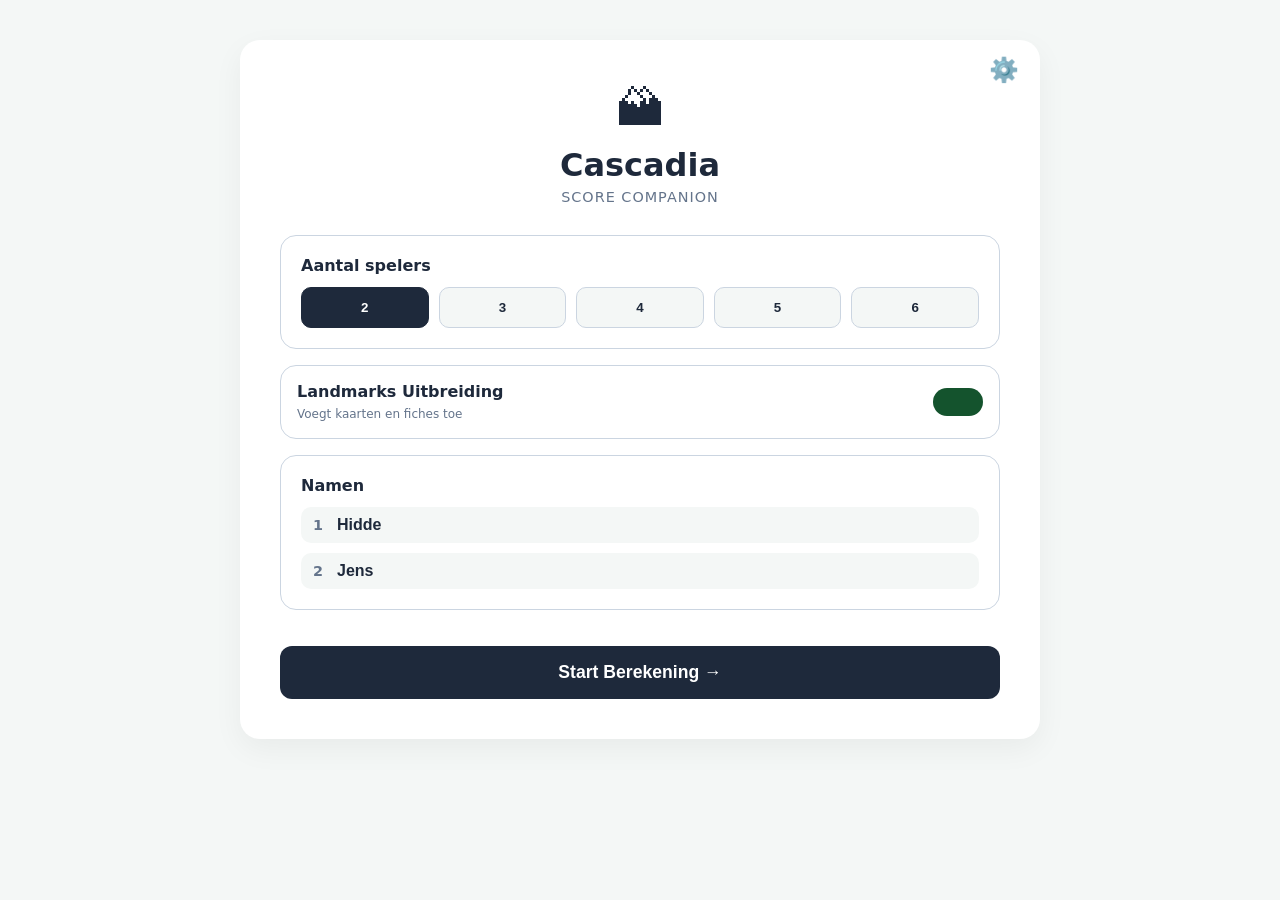
==== commit 1612b5aa: "update" ====
--- a/index.html
+++ b/index.html
@@ -13,530 +13,134 @@
     <link rel="icon" href="data:image/svg+xml,%3Csvg xmlns='http://www.w3.org/2000/svg' viewBox='0 0 100 100'%3E%3Ctext y='.88em' font-size='85'%3E%F0%9F%8F%94%3C/text%3E%3C/svg%3E">
 
     <style>
+        /* CSS Variabelen */
         :root {
-            --primary: #1e293b;
-            --accent: #2d6a4f;
-            --accent-light: #d8f3dc;
-            --bg: #f4f7f6;
-            --border: #cbd5e1;
+            --bg-main: #f4f7f6;
+            --text-main: #1e293b;
+            --text-muted: #64748b;
+            --border-color: #cbd5e1;
+            --category-color: #14532d; /* Wordt door JS overschreven per dier/gebied */
             --card-bg: #ffffff;
         }
 
+        /* Basis Reset */
         body { 
-            font-family: system-ui, -apple-system, BlinkMacSystemFont, 'Segoe UI', Roboto, sans-serif; 
-            background-color: var(--bg); 
-            color: var(--primary); 
-            display: flex;
-            flex-direction: column;
-            align-items: center;
+            font-family: system-ui, -apple-system, sans-serif; 
+            background-color: var(--bg-main); 
+            color: var(--text-main); 
+            margin: 0; 
             padding: 0;
-            margin: 0;
-            width: 100vw;
-            overflow-x: hidden;
             -webkit-tap-highlight-color: transparent;
         }
 
+        /* DE DESKTOP FIX: 
+           Op mobiel pakt dit 100% breedte, op desktop centreert het als een app-scherm
+        */
+        .core-container {
+            width: 100%;
+            min-height: 100vh;
+            box-sizing: border-box;
+            padding: calc(20px + env(safe-area-inset-top)) 15px calc(80px + env(safe-area-inset-bottom)) 15px;
+            margin: 0 auto;
+        }
+
+        @media (min-width: 768px) {
+            .core-container {
+                max-width: 800px;
+                min-height: auto;
+                margin: 40px auto;
+                background: var(--card-bg);
+                border-radius: 20px;
+                box-shadow: 0 10px 30px rgba(0,0,0,0.05);
+                padding: 40px;
+            }
+        }
+
+        /* Typografie & Headers */
+        .hero-header, .step-header { text-align: center; margin-bottom: 30px; position: relative; }
+        .hero-icon { font-size: 3rem; display: block; margin-bottom: 10px; }
+        h1, h2 { margin: 0; color: var(--text-main); }
+        .subtitle { color: var(--text-muted); margin-top: 5px; font-size: 0.9rem; font-weight: 500; text-transform: uppercase; letter-spacing: 1px; }
+        
+        /* Layout Elementen */
         .card { 
             background: var(--card-bg); 
-            padding: 20px 15px; 
-            width: 100%;
-            box-sizing: border-box;
-            margin-top: env(safe-area-inset-top, 0px);
-            padding-left: calc(15px + env(safe-area-inset-left, 0px));
-            padding-right: calc(15px + env(safe-area-inset-right, 0px));
+            border: 1px solid var(--border-color); 
+            border-radius: 16px; 
+            padding: 20px; 
+            margin-bottom: 16px; 
+        }
+        .section-label { display: block; font-weight: 700; color: var(--text-main); margin-bottom: 12px; font-size: 1rem; }
+
+        /* Setup Scherm Specifiek */
+        .player-selector-grid { display: flex; gap: 10px; flex-wrap: wrap; }
+        .btn-select { 
+            flex: 1; min-width: 45px; padding: 12px; background: var(--bg-main); 
+            border: 1px solid var(--border-color); border-radius: 10px; 
+            font-weight: 600; cursor: pointer; transition: 0.2s; color: var(--text-main);
+        }
+        .btn-select.active { background: var(--text-main); color: white; border-color: var(--text-main); }
+        
+        .inputs-stack { display: flex; flex-direction: column; gap: 10px; }
+        .input-group { display: flex; align-items: center; gap: 12px; background: var(--bg-main); padding: 8px 12px; border-radius: 10px; }
+        .input-number { font-weight: 800; color: var(--text-muted); font-size: 0.9rem; }
+        input[type="text"] { flex: 1; border: none; background: transparent; font-size: 1rem; font-weight: 600; outline: none; color: var(--text-main); }
+
+        /* Knoppen */
+        .btn-primary { 
+            width: 100%; padding: 16px; background: var(--text-main); color: white; 
+            border: none; border-radius: 12px; font-size: 1.1rem; font-weight: 700; 
+            cursor: pointer; margin-top: 20px; transition: background 0.3s ease;
+        }
+        .btn-info-floating { position: absolute; top: 15px; right: 15px; background: none; border: none; font-size: 1.5rem; cursor: pointer; }
+        .btn-back { background: none; border: none; font-size: 1.5rem; color: var(--text-muted); cursor: pointer; padding: 10px; }
+        .btn-reset-inline { background: #fee2e2; border: 1px solid #fca5a5; border-radius: 12px; padding: 0 20px; font-size: 1.2rem; cursor: pointer; }
+
+        /* Game Scherm Specifiek */
+        .step-header { display: flex; align-items: center; justify-content: space-between; }
+        .cat-badge { font-size: 2rem; display: block; }
+        .step-counter { font-size: 0.8rem; font-weight: 700; color: var(--text-muted); background: var(--bg-main); padding: 4px 10px; border-radius: 20px; display: inline-block; margin-top: 5px; }
+
+        /* DE TWEEDE DESKTOP FIX: Grid layout voor de spelers-kaartjes */
+        .scoring-list { 
+            display: grid; 
+            grid-template-columns: 1fr; 
+            gap: 12px; 
+        }
+        @media (min-width: 600px) {
+            .scoring-list { grid-template-columns: repeat(auto-fit, minmax(280px, 1fr)); }
         }
 
-        h1 { text-align: center; color: var(--accent); margin-bottom: 4px; margin-top: 10px; font-size: 1.8rem; font-weight: 800; }
-        .subtitle { text-align: center; color: #64748b; margin-bottom: 25px; font-size: 0.9rem; }
+        .player-score-card { 
+            background: var(--card-bg); border: 2px solid var(--bg-main); 
+            border-radius: 16px; padding: 16px; display: flex; 
+            align-items: center; justify-content: space-between;
+        }
+        .player-name { font-weight: 700; font-size: 1.1rem; }
         
-        /* Setup modernisering */
-        .setup { 
-            background: #f8fafc;
-            padding: 15px;
-            border-radius: 12px;
-            margin-bottom: 25px;
-            border: 1px solid #e2e8f0;
-            display: flex;
-            justify-content: center;
-            gap: 24px;
-            flex-wrap: wrap;
-            align-items: center;
+        .stepper-control { display: flex; align-items: center; gap: 12px; background: var(--bg-main); padding: 6px; border-radius: 12px; }
+        .btn-step { width: 36px; height: 36px; border-radius: 8px; border: none; background: white; font-size: 1.2rem; font-weight: bold; cursor: pointer; color: var(--text-main); box-shadow: 0 2px 4px rgba(0,0,0,0.05); }
+        .score-display-wrapper { text-align: center; min-width: 50px; cursor: pointer; user-select: none; }
+        .score-value { display: block; font-size: 1.4rem; font-weight: 800; color: var(--category-color); }
+        .tap-hint { display: block; font-size: 0.7rem; color: var(--text-muted); font-weight: 700; }
+
+        /* Mini Scoreboard onderaan */
+        .game-footer { position: fixed; bottom: 0; left: 0; right: 0; background: var(--card-bg); border-top: 1px solid var(--border-color); padding: 10px calc(15px + env(safe-area-inset-left)); z-index: 10; box-shadow: 0 -4px 15px rgba(0,0,0,0.05); }
+        
+        @media (min-width: 768px) {
+            .game-footer { position: static; background: transparent; border: none; box-shadow: none; padding: 20px 0 0 0; }
         }
 
-        .setup label { font-weight: 600; font-size: 0.95rem; }
-        
-        select {
-            padding: 8px 12px;
-            border-radius: 8px;
-            border: 1px solid var(--border);
-            background: white;
-            font-size: 0.95rem;
-            color: var(--primary);
-            outline: none;
-        }
-
-        /* Grotere checkbox klik-regio voor mobiel */
-        .checkbox-container {
-            display: flex;
-            align-items: center;
-            gap: 8px;
-            cursor: pointer;
-            user-select: none;
-        }
-        .checkbox-container input { width: 18px; height: 18px; accent-color: var(--accent); }
-
-        .table-responsive {
-            width: 100%;
-            overflow-x: auto;
-            -webkit-overflow-scrolling: touch;
-            border-radius: 12px;
-            border: 1px solid var(--border);
-            margin-bottom: 20px;
-            box-shadow: 0 1px 3px rgba(0,0,0,0.02);
-        }
-
-        .score-table { 
-            display: grid; 
-            gap: 1px; 
-            background-color: var(--border);
-            width: 100%;
-        }
-
-        .cell { background: white; padding: 10px; display: flex; align-items: center; justify-content: center; }
-        .header-cell { background: #f8fafc; font-weight: 700; text-transform: uppercase; font-size: 0.75rem; color: #475569; border-bottom: 2px solid var(--border); }
-        
-        .section-header { 
-            background: #edf2f7; 
-            font-weight: 700; 
-            grid-column: 1 / -1; 
-            justify-content: flex-start; 
-            padding-left: 15px; 
-            font-size: 0.85rem; 
-            color: var(--accent);
-            letter-spacing: 0.05em;
-        }
-        
-        .label-cell { justify-content: flex-start; font-weight: 600; font-size: 0.9rem; background: #fcfdfd; min-width: 145px; }
-
-        /* Verbeterde mobiele input velden */
-        input[type="number"] {
-            width: 60px;
-            padding: 10px 4px;
-            border: 1px solid #cbd5e1;
-            border-radius: 6px;
-            text-align: center;
-            font-size: 1.05rem;
-            font-weight: 500;
-            outline-color: var(--accent);
-            -moz-appearance: textfield;
-        }
-        input[type="number"]::-webkit-outer-spin-button,
-        input[type="number"]::-webkit-inner-spin-button { -webkit-appearance: none; margin: 0; }
-
-        .name-input {
-            width: 90%;
-            border: none;
-            background: transparent;
-            text-align: center;
-            font-weight: 700;
-            font-size: 0.8rem;
-            color: var(--primary);
-            text-transform: uppercase;
-            border-bottom: 2px dashed #cbd5e1;
-            padding: 4px 0;
-        }
-        .name-input:focus { outline: none; border-bottom: 2px solid var(--accent); }
-
-        .bonus-input { background-color: #f0fdf4; border-color: #bbf7d0 !important; font-weight: 700; color: var(--accent); pointer-events: none; }
-        
-        /* Sticky/Vaste Totaalbalk voor mobiel */
-        .mobile-totals {
-            position: fixed;
-            bottom: 0;
-            left: 0;
-            right: 0;
-            background: #1e293b;
-            color: white;
-            display: flex;
-            justify-content: space-around;
-            padding: 12px 10px calc(12px + env(safe-area-inset-bottom, 0px)) 10px;
-            box-shadow: 0 -4px 15px rgba(0,0,0,0.15);
-            z-index: 100;
-            border-top-left-radius: 16px;
-            border-top-right-radius: 16px;
-        }
-        .total-bubble { text-align: center; flex: 1; }
-        .total-bubble .name { font-size: 0.7rem; opacity: 0.8; text-transform: uppercase; font-weight: 600; display: block; white-space: nowrap; overflow: hidden; text-overflow: ellipsis; max-width: 75px; margin: 0 auto; }
-        .total-bubble .score { font-size: 1.2rem; font-weight: 800; color: #4ade80; }
-
-        /* Tabel totalen (Desktop/back-up) */
-        .total-label { background: #1e293b; color: white; font-weight: 700; }
-        .total-cell { background: #1e293b; color: white; }
-        .total-cell input { background: transparent; border: none; color: #4ade80; font-weight: 800; pointer-events: none; width: 100%; text-align: center; font-size: 1.1rem; }
-
-        .btn-reset { margin-top: 15px; width: 100%; padding: 16px; background: #fea3a3; color: #991b1b; border: 1px solid #fca5a5; border-radius: 10px; font-weight: 700; cursor: pointer; font-size: 0.95rem; transition: background 0.2s; }
-        .btn-reset:active { background: #fca5a5; }
-
-        .orientation-tip {
-            display: none;
-            background: #f0fdfa;
-            color: #0d9488;
-            padding: 10px;
-            border-radius: 8px;
-            margin-bottom: 20px;
-            font-size: 0.85rem;
-            text-align: center;
-            border: 1px solid #ccfbf1;
-        }
-
-        @media (max-width: 768px) {
-            .orientation-tip { display: block; }
-            .card { margin-bottom: 80px; } /* Ruimte voor de sticky balk */
-        }
-
-        /* Regels & Layout */
-        .rules-container { 
-            width: 100%; 
-            background: white; 
-            padding: 30px 15px calc(40px + env(safe-area-inset-bottom, 0px)) 15px; 
-            box-sizing: border-box; 
-            line-height: 1.6; 
-        }
-        .rules-container h2 { color: var(--primary); border-bottom: 2px solid var(--accent); padding-bottom: 8px; margin-top: 0; font-size: 1.4rem; font-weight: 800; }
-        .rules-grid { display: grid; grid-template-columns: repeat(auto-fit, minmax(280px, 1fr)); gap: 25px; margin-top: 20px; }
-        .rule-box { background: #f8fafc; padding: 15px; border-radius: 10px; border: 1px solid #e2e8f0; }
-        .rule-box h3 { margin-top: 0; color: var(--accent); font-size: 1.05rem; border-bottom: 1px solid #cbd5e1; padding-bottom: 5px; font-weight: 700; }
-        .rule-box ul { padding-left: 20px; margin: 10px 0 0 0; }
-        .rule-box li { margin-bottom: 6px; font-size: 0.88rem; color: #334155; }
-        .landmark-badge { background: #eef2ff; color: #4338ca; padding: 2px 6px; border-radius: 4px; font-size: 0.7rem; font-weight: bold; text-transform: uppercase; }
-
-        @media (min-width: 769px) {
-            body { padding: 20px; }
-            .card { 
-                border-radius: 16px; 
-                box-shadow: 0 4px 20px rgba(0,0,0,0.04); 
-                max-width: 1020px; 
-                padding: 30px;
-                margin-bottom: 25px;
-            }
-            .mobile-totals { display: none; } /* Verberg zwevende balk op desktop */
-            .rules-container { 
-                max-width: 1020px; 
-                border-radius: 16px; 
-                border: 1px solid var(--border); 
-                padding: 30px;
-                margin-bottom: 20px;
-            }
-        }
+        /* Resultaten & Rules */
+        .leaderboard-stack { display: flex; flex-direction: column; gap: 10px; }
+        .result-table th, .result-table td { padding: 10px 6px; }
+        .rules-scroll-area { max-height: 70vh; overflow-y: auto; padding-right: 10px; }
     </style>
 </head>
 <body>
 
-<div class="card">
-    <h1>Cascadia Calculator</h1>
-    <p class="subtitle">Officiële Nederlandse Puntentelling</p>
+    <div id="app"></div>
 
-    <div class="orientation-tip">
-        📱 <strong>Tip:</strong> Kantel je scherm bij veel spelers om alles makkelijk te overzien.
-    </div>
-
-    <div class="setup">
-        <div>
-            <label for="playerCount">Spelers: </label>
-            <select id="playerCount" onchange="changePlayerCount()">
-                <option value="2">2 Spelers</option>
-                <option value="3">3 Spelers</option>
-                <option value="4">4 Spelers</option>
-                <option value="5">5 Spelers</option>
-                <option value="6">6 Spelers</option>
-            </select>
-        </div>
-        <div class="checkbox-container" onclick="toggleLandmarksFromLabel(event)">
-            <input type="checkbox" id="useLandmarks" onchange="toggleLandmarks()">
-            <label for="useLandmarks"><strong>Landmarks Uitbreiding</strong></label>
-        </div>
-    </div>
-
-    <div class="table-responsive">
-        <div id="scoreTable" class="score-table"></div>
-    </div>
-
-    <button class="btn-reset" onclick="resetScores()">Reset Alle Scores</button>
-</div>
-
-<div id="mobileTotals" class="mobile-totals"></div>
-
-<div class="rules-container">
-    <h2>Spelregels &amp; Scoreverloop</h2>
-    <div class="rules-grid">
-        <div class="rule-box">
-            <h3>⚙️ Setup: Tegels wegleggen</h3>
-            <ul>
-                <li><strong>2 spelers:</strong> Verwijder 43 tegels (speel met 42).</li>
-                <li><strong>3 spelers:</strong> Verwijder 22 tegels (speel met 63).</li>
-                <li><strong>4 spelers:</strong> Gebruik alle 85 tegels (basisspel).</li>
-                <li><strong>5-6 spelers:</strong> Gebruik alle tegels inclusief uitbreiding.</li>
-            </ul>
-        </div>
-        <div class="rule-box">
-            <h3>🐻 Wildlife &amp; Gebieden</h3>
-            <ul>
-                <li><strong>Dierkaarten:</strong> Vul het behaalde puntenaantal per diersoort in volgens de gebruikte scorekaart.</li>
-                <li><strong>Grootste Gebied:</strong> Tel de tegels van je grootste aaneengesloten groep per terreintype. Elke tegel = 1 punt.</li>
-                <li><strong>Bonussen:</strong> Grootste krijgt +3, tweede +1 (bij 3-6 spelers). Bij 2 spelers krijgt de grootste +2 (geen tweede plek bonus).</li>
-            </ul>
-        </div>
-        <div class="rule-box">
-            <h3>🏛 Landmarks <span class="landmark-badge">Uitbreiding</span></h3>
-            <ul>
-                <li><strong>Landmarkkaarten:</strong> Leg willekeurig 1 kaart per leefgebiedtype open (altijd 5 kaarten in totaal).</li>
-                <li><strong>Houten fiches in voorraad:</strong> 
-                    <ul>
-                        <li>1-2 spelers: 2 fiches per type.</li>
-                        <li>3 spelers: 3 fiches per type.</li>
-                        <li>4 spelers: 4 fiches per type.</li>
-                        <li>5-6 spelers: Alle fiches.</li>
-                    </ul>
-                </li>
-                <li><strong>Plaatsen:</strong> Zodra je een leefgebied van <strong>&ge; 5 tegels</strong> groot maakt, mag je direct (vrijwillig) een landmark-fiche van dat type pakken. Je mag daarna op die tegel geen dieren meer plaatsen.</li>
-                <li><strong>Fiches / Kaarten:</strong> Vul apart de fysieke fiche-punten én de bonuspunten van de kaarten in.</li>
-            </ul>
-        </div>
-        <div class="rule-box">
-            <h3>🌲 Natuurfiches &amp; Winst</h3>
-            <ul>
-                <li><strong>Natuurfiches:</strong> Elk ongebruikt natuurfiche aan het einde is <strong>1 punt</strong> waard.</li>
-                <li><strong>Tie-break:</strong> Bij een gelijkspel wint de speler met de <strong>meeste natuurfiches</strong>.</li>
-            </ul>
-        </div>
-        <div class="rule-box">
-            <h3>🏆 Eindstand & Gelijkspel</h3>
-            <ul>
-                <li><strong>Totaal:</strong> De som van alle dieren, gebieden, bonussen en natuurfiches.</li>
-                <li><strong>Tie-break:</strong> Bij een gelijkspel wint de speler met de <strong>meeste natuurfiches</strong>.</li>
-                <li>Is het dan nog gelijk? Dan delen de spelers de overwinning.</li>
-            </ul>
-        </div>
-    </div>
-</div>
-
-<script>
-    const wildlife = [
-        { id: 'bear', name: '🐻 Beren' },
-        { id: 'elk', name: '🦌 Wapiti\'s' },
-        { id: 'hawk', name: '🦅 Buizerds' },
-        { id: 'fox', name: '🦊 Vossen' },
-        { id: 'salmon', name: '🐟 Zalmen' }
-    ];
-
-    const habitats = [
-        { id: 'mtn', name: '🏔 Bergen' },
-        { id: 'for', name: '🌲 Bossen' },
-        { id: 'pra', name: '🌾 Prairie' },
-        { id: 'wet', name: '💧 Moeras' },
-        { id: 'riv', name: '🌊 Rivieren' }
-    ];
-
-    let config = JSON.parse(localStorage.getItem('cascadia_config')) || { players: 2, landmarks: false };
-    let savedScores = JSON.parse(localStorage.getItem('cascadia_scores')) || {};
-    let savedNames = JSON.parse(localStorage.getItem('cascadia_names')) || {};
-
-    function initApp() {
-        document.getElementById('playerCount').value = config.players;
-        document.getElementById('useLandmarks').checked = config.landmarks;
-
-        const numPlayers = config.players;
-        const useLandmarks = config.landmarks;
-        const table = document.getElementById('scoreTable');
-        
-        table.style.gridTemplateColumns = `165px repeat(${numPlayers}, 1fr)`;
-        
-        let html = '';
-        html += `<div class="cell header-cell">Categorie</div>`;
-        for (let i = 1; i <= numPlayers; i++) {
-            let name = savedNames[`p${i}`] || `Speler ${i}`;
-            html += `<div class="cell header-cell"><input type="text" class="name-input" data-player="p${i}" value="${name}" oninput="saveName(this)"></div>`;
-        }
-
-        // Wildlife
-        html += `<div class="cell section-header">Dierkaarten</div>`;
-        wildlife.forEach((cat, index) => {
-            html += `<div class="cell label-cell">${cat.name}</div>`;
-            for (let i = 1; i <= numPlayers; i++) {
-                let val = savedScores[`p${i}_wl_${index}`] ?? 0;
-                html += `<div class="cell"><input type="number" inputmode="numeric" pattern="[0-9]*" class="score-input p${i}" data-key="p${i}_wl_${index}" value="${val}" min="0" oninput="updateScore(this)" onfocus="clearZero(this)" onblur="restoreZero(this)"></div>`;
-            }
-        });
-
-        // Gebieden
-        html += `<div class="cell section-header">Leefgebieden (1 pnt/tegel)</div>`;
-        habitats.forEach((cat, index) => {
-            html += `<div class="cell label-cell">${cat.name}</div>`;
-            for (let i = 1; i <= numPlayers; i++) {
-                let val = savedScores[`p${i}_hab_${cat.id}`] ?? 0;
-                html += `<div class="cell"><input type="number" inputmode="numeric" pattern="[0-9]*" class="score-input p${i} hab-size" data-hab="${cat.id}" data-key="p${i}_hab_${cat.id}" value="${val}" min="0" oninput="updateScore(this)" onfocus="clearZero(this)" onblur="restoreZero(this)"></div>`;
-            }
-        });
-
-        // Landmarks
-        if (useLandmarks) {
-            html += `<div class="cell section-header">Landmarks</div>`;
-            html += `<div class="cell label-cell">🏛 Landmark Fiches</div>`;
-            for (let i = 1; i <= numPlayers; i++) {
-                let val = savedScores[`p${i}_lm_f`] ?? 0;
-                html += `<div class="cell"><input type="number" inputmode="numeric" pattern="[0-9]*" class="score-input p${i}" data-key="p${i}_lm_f" value="${val}" min="0" oninput="updateScore(this)" onfocus="clearZero(this)" onblur="restoreZero(this)"></div>`;
-            }
-            html += `<div class="cell label-cell">📜 Landmark Kaarten</div>`;
-            for (let i = 1; i <= numPlayers; i++) {
-                let val = savedScores[`p${i}_lm_k`] ?? 0;
-                html += `<div class="cell"><input type="number" inputmode="numeric" pattern="[0-9]*" class="score-input p${i}" data-key="p${i}_lm_k" value="${val}" min="0" oninput="updateScore(this)" onfocus="clearZero(this)" onblur="restoreZero(this)"></div>`;
-            }
-        }
-
-        // Bonussen
-        html += `<div class="cell section-header">Grootste Gebied Bonussen</div>`;
-        html += `<div class="cell label-cell">Bonus Totaal</div>`;
-        for (let i = 1; i <= numPlayers; i++) {
-            html += `<div class="cell"><input type="number" id="bonus-p${i}" class="bonus-input" value="0" readonly></div>`;
-        }
-
-        // Natuur
-        html += `<div class="cell section-header">Natuur</div>`;
-        html += `<div class="cell label-cell">🌲 Natuurfiches</div>`;
-        for (let i = 1; i <= numPlayers; i++) {
-            let val = savedScores[`p${i}_nature`] ?? 0;
-            html += `<div class="cell"><input type="number" inputmode="numeric" pattern="[0-9]*" class="score-input p${i}" data-key="p${i}_nature" value="${val}" min="0" oninput="updateScore(this)" onfocus="clearZero(this)" onblur="restoreZero(this)"></div>`;
-        }
-
-        // Totaal
-        html += `<div class="cell section-header">Resultaat</div>`;
-        html += `<div class="cell label-cell total-label">EINDTOTAAL</div>`;
-        for (let i = 1; i <= numPlayers; i++) {
-            html += `<div class="cell total-cell"><input type="number" id="total-p${i}" value="0" readonly></div>`;
-        }
-
-        table.innerHTML = html;
-        buildMobileTotals();
-        calculate();
-    }
-
-    function buildMobileTotals() {
-        const container = document.getElementById('mobileTotals');
-        let html = '';
-        for (let i = 1; i <= config.players; i++) {
-            let name = savedNames[`p${i}`] || `Speler ${i}`;
-            html += `
-                <div class="total-bubble">
-                    <span class="name" id="mob-name-p${i}">${name}</span>
-                    <span class="score" id="mob-total-p${i}">0</span>
-                </div>
-            `;
-        }
-        container.innerHTML = html;
-    }
-
-    function changePlayerCount() {
-        config.players = parseInt(document.getElementById('playerCount').value);
-        localStorage.setItem('cascadia_config', JSON.stringify(config));
-        initApp();
-    }
-
-    function toggleLandmarks() {
-        config.landmarks = document.getElementById('useLandmarks').checked;
-        localStorage.setItem('cascadia_config', JSON.stringify(config));
-        initApp();
-    }
-
-    function toggleLandmarksFromLabel(e) {
-        if(e.target.tagName !== 'INPUT') {
-            const cb = document.getElementById('useLandmarks');
-            cb.checked = !cb.checked;
-            toggleLandmarks();
-        }
-    }
-
-    function saveName(el) {
-        savedNames[el.dataset.player] = el.value;
-        localStorage.setItem('cascadia_names', JSON.stringify(savedNames));
-        
-        // Update direct de naam in de mobiele balk onderaan
-        const mobName = document.getElementById(`mob-name-${el.dataset.player}`);
-        if(mobName) mobName.textContent = el.value || `Speler ${el.dataset.player.charAt(1)}`;
-    }
-
-    function updateScore(el) {
-        savedScores[el.dataset.key] = parseInt(el.value) || 0;
-        localStorage.setItem('cascadia_scores', JSON.stringify(savedScores));
-        calculate();
-    }
-
-    function clearZero(el) { if (el.value === "0") el.value = ""; }
-    function restoreZero(el) { if (el.value === "") el.value = "0"; }
-
-    function calculate() {
-        const numPlayers = config.players;
-        let playerBonuses = Array(numPlayers).fill(0);
-
-        habitats.forEach(hab => {
-            let scores = [];
-            for (let i = 1; i <= numPlayers; i++) {
-                let el = document.querySelector(`.p${i}.hab-size[data-hab="${hab.id}"]`);
-                let val = el ? parseInt(el.value) || 0 : 0;
-                scores.push({ player: i - 1, score: val });
-            }
-
-            if (scores.some(s => s.score > 0)) {
-                let sorted = [...scores].sort((a, b) => b.score - a.score);
-                if (numPlayers === 2) {
-                    if (sorted[0].score > sorted[1].score) playerBonuses[sorted[0].player] += 2;
-                    else if (sorted[0].score === sorted[1].score) { playerBonuses[0] += 1; playerBonuses[1] += 1; }
-                } else {
-                    let firstScore = sorted[0].score;
-                    let firstPlacePlayers = sorted.filter(s => s.score === firstScore);
-                    if (firstPlacePlayers.length > 1) {
-                        firstPlacePlayers.forEach(p => playerBonuses[p.player] += 2);
-                    } else {
-                        playerBonuses[sorted[0].player] += 3;
-                        let secondScore = (sorted[1]) ? sorted[1].score : 0;
-                        if (secondScore > 0) {
-                            let secondPlacePlayers = sorted.filter(s => s.score === secondScore);
-                            if (secondPlacePlayers.length === 1) playerBonuses[sorted[1].player] += 1;
-                        }
-                    }
-                }
-            }
-        });
-
-        for (let i = 1; i <= numPlayers; i++) {
-            let bonusEl = document.getElementById(`bonus-p${i}`);
-            if (bonusEl) bonusEl.value = playerBonuses[i-1];
-            
-            let total = playerBonuses[i-1];
-            document.querySelectorAll(`.p${i}.score-input`).forEach(input => {
-                total += parseInt(input.value) || 0;
-            });
-            
-            // Update tabel totaal
-            let totalEl = document.getElementById(`total-p${i}`);
-            if (totalEl) totalEl.value = total;
-
-            // Update mobiele sticky balk totaal
-            let mobTotalEl = document.getElementById(`mob-total-p${i}`);
-            if (mobTotalEl) mobTotalEl.textContent = total;
-        }
-    }
-
-    function resetScores() {
-        if(confirm("Weet je zeker dat je alle scores wilt resetten naar 0?")) {
-            savedScores = {};
-            localStorage.setItem('cascadia_scores', JSON.stringify(savedScores));
-            document.querySelectorAll('.score-input').forEach(input => input.value = 0);
-            calculate();
-        }
-    }
-
-    initApp();
-</script>
-
+    <script src="app.js"></script>
 </body>
-</html>
+</html>
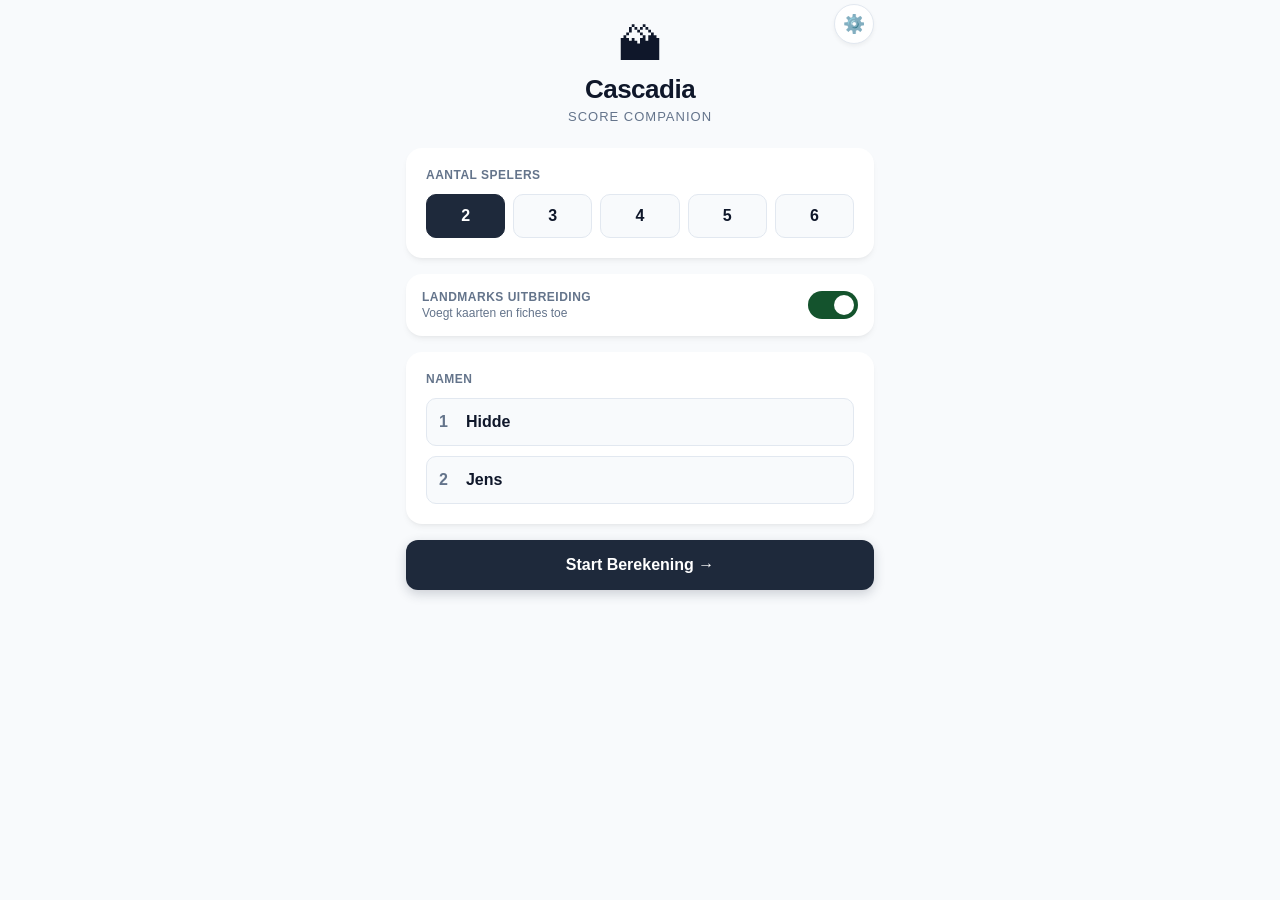
==== commit 4b2da0c9: "update" ====
--- a/index.html
+++ b/index.html
@@ -3,144 +3,32 @@
 <head>
     <meta charset="UTF-8">
     <meta name="viewport" content="width=device-width, initial-scale=1.0, maximum-scale=1.0, user-scalable=no, viewport-fit=cover">
-    <title>Cascadia Score App</title>
+    <title>Cascadia Score Companion</title>
     
     <meta name="apple-mobile-web-app-capable" content="yes">
     <meta name="apple-mobile-web-app-status-bar-style" content="black-translucent">
     <meta name="apple-mobile-web-app-title" content="Cascadia">
     
-    <link rel="apple-touch-icon" href="data:image/svg+xml,%3Csvg xmlns='http://www.w3.org/2000/svg' viewBox='0 0 100 100'%3E%3Crect width='100%25' height='100%25' fill='%232c3e50' rx='20'/%3E%3Ctext y='.72em' x='4' font-size='72'%3E%F0%9F%8F%94%3C/text%3E%3C/svg%3E">
-    <link rel="icon" href="data:image/svg+xml,%3Csvg xmlns='http://www.w3.org/2000/svg' viewBox='0 0 100 100'%3E%3Ctext y='.88em' font-size='85'%3E%F0%9F%8F%94%3C/text%3E%3C/svg%3E">
-
-    <style>
-        /* CSS Variabelen */
-        :root {
-            --bg-main: #f4f7f6;
-            --text-main: #1e293b;
-            --text-muted: #64748b;
-            --border-color: #cbd5e1;
-            --category-color: #14532d; /* Wordt door JS overschreven per dier/gebied */
-            --card-bg: #ffffff;
-        }
-
-        /* Basis Reset */
-        body { 
-            font-family: system-ui, -apple-system, sans-serif; 
-            background-color: var(--bg-main); 
-            color: var(--text-main); 
-            margin: 0; 
-            padding: 0;
-            -webkit-tap-highlight-color: transparent;
-        }
-
-        /* DE DESKTOP FIX: 
-           Op mobiel pakt dit 100% breedte, op desktop centreert het als een app-scherm
-        */
-        .core-container {
-            width: 100%;
-            min-height: 100vh;
-            box-sizing: border-box;
-            padding: calc(20px + env(safe-area-inset-top)) 15px calc(80px + env(safe-area-inset-bottom)) 15px;
-            margin: 0 auto;
-        }
-
-        @media (min-width: 768px) {
-            .core-container {
-                max-width: 800px;
-                min-height: auto;
-                margin: 40px auto;
-                background: var(--card-bg);
-                border-radius: 20px;
-                box-shadow: 0 10px 30px rgba(0,0,0,0.05);
-                padding: 40px;
-            }
-        }
-
-        /* Typografie & Headers */
-        .hero-header, .step-header { text-align: center; margin-bottom: 30px; position: relative; }
-        .hero-icon { font-size: 3rem; display: block; margin-bottom: 10px; }
-        h1, h2 { margin: 0; color: var(--text-main); }
-        .subtitle { color: var(--text-muted); margin-top: 5px; font-size: 0.9rem; font-weight: 500; text-transform: uppercase; letter-spacing: 1px; }
-        
-        /* Layout Elementen */
-        .card { 
-            background: var(--card-bg); 
-            border: 1px solid var(--border-color); 
-            border-radius: 16px; 
-            padding: 20px; 
-            margin-bottom: 16px; 
-        }
-        .section-label { display: block; font-weight: 700; color: var(--text-main); margin-bottom: 12px; font-size: 1rem; }
-
-        /* Setup Scherm Specifiek */
-        .player-selector-grid { display: flex; gap: 10px; flex-wrap: wrap; }
-        .btn-select { 
-            flex: 1; min-width: 45px; padding: 12px; background: var(--bg-main); 
-            border: 1px solid var(--border-color); border-radius: 10px; 
-            font-weight: 600; cursor: pointer; transition: 0.2s; color: var(--text-main);
-        }
-        .btn-select.active { background: var(--text-main); color: white; border-color: var(--text-main); }
-        
-        .inputs-stack { display: flex; flex-direction: column; gap: 10px; }
-        .input-group { display: flex; align-items: center; gap: 12px; background: var(--bg-main); padding: 8px 12px; border-radius: 10px; }
-        .input-number { font-weight: 800; color: var(--text-muted); font-size: 0.9rem; }
-        input[type="text"] { flex: 1; border: none; background: transparent; font-size: 1rem; font-weight: 600; outline: none; color: var(--text-main); }
-
-        /* Knoppen */
-        .btn-primary { 
-            width: 100%; padding: 16px; background: var(--text-main); color: white; 
-            border: none; border-radius: 12px; font-size: 1.1rem; font-weight: 700; 
-            cursor: pointer; margin-top: 20px; transition: background 0.3s ease;
-        }
-        .btn-info-floating { position: absolute; top: 15px; right: 15px; background: none; border: none; font-size: 1.5rem; cursor: pointer; }
-        .btn-back { background: none; border: none; font-size: 1.5rem; color: var(--text-muted); cursor: pointer; padding: 10px; }
-        .btn-reset-inline { background: #fee2e2; border: 1px solid #fca5a5; border-radius: 12px; padding: 0 20px; font-size: 1.2rem; cursor: pointer; }
-
-        /* Game Scherm Specifiek */
-        .step-header { display: flex; align-items: center; justify-content: space-between; }
-        .cat-badge { font-size: 2rem; display: block; }
-        .step-counter { font-size: 0.8rem; font-weight: 700; color: var(--text-muted); background: var(--bg-main); padding: 4px 10px; border-radius: 20px; display: inline-block; margin-top: 5px; }
-
-        /* DE TWEEDE DESKTOP FIX: Grid layout voor de spelers-kaartjes */
-        .scoring-list { 
-            display: grid; 
-            grid-template-columns: 1fr; 
-            gap: 12px; 
-        }
-        @media (min-width: 600px) {
-            .scoring-list { grid-template-columns: repeat(auto-fit, minmax(280px, 1fr)); }
-        }
-
-        .player-score-card { 
-            background: var(--card-bg); border: 2px solid var(--bg-main); 
-            border-radius: 16px; padding: 16px; display: flex; 
-            align-items: center; justify-content: space-between;
-        }
-        .player-name { font-weight: 700; font-size: 1.1rem; }
-        
-        .stepper-control { display: flex; align-items: center; gap: 12px; background: var(--bg-main); padding: 6px; border-radius: 12px; }
-        .btn-step { width: 36px; height: 36px; border-radius: 8px; border: none; background: white; font-size: 1.2rem; font-weight: bold; cursor: pointer; color: var(--text-main); box-shadow: 0 2px 4px rgba(0,0,0,0.05); }
-        .score-display-wrapper { text-align: center; min-width: 50px; cursor: pointer; user-select: none; }
-        .score-value { display: block; font-size: 1.4rem; font-weight: 800; color: var(--category-color); }
-        .tap-hint { display: block; font-size: 0.7rem; color: var(--text-muted); font-weight: 700; }
-
-        /* Mini Scoreboard onderaan */
-        .game-footer { position: fixed; bottom: 0; left: 0; right: 0; background: var(--card-bg); border-top: 1px solid var(--border-color); padding: 10px calc(15px + env(safe-area-inset-left)); z-index: 10; box-shadow: 0 -4px 15px rgba(0,0,0,0.05); }
-        
-        @media (min-width: 768px) {
-            .game-footer { position: static; background: transparent; border: none; box-shadow: none; padding: 20px 0 0 0; }
-        }
-
-        /* Resultaten & Rules */
-        .leaderboard-stack { display: flex; flex-direction: column; gap: 10px; }
-        .result-table th, .result-table td { padding: 10px 6px; }
-        .rules-scroll-area { max-height: 70vh; overflow-y: auto; padding-right: 10px; }
-    </style>
+    <link rel="apple-touch-icon" href="icons/apple-touch-icon.png">
+    <link rel="icon" href="icons/icon-192.png">
+    
+    <link rel="manifest" href="manifest.json">
+    
+    <link rel="stylesheet" href="styles.css">
 </head>
 <body>
 
     <div id="app"></div>
 
     <script src="app.js"></script>
+
+    <script>
+      if ('serviceWorker' in navigator) {
+        window.addEventListener('load', () => {
+          navigator.serviceWorker.register('./sw.js')
+            .catch((err) => console.log('Service Worker registratie mislukt:', err));
+        });
+      }
+    </script>
 </body>
 </html>
--- a/styles.css
+++ b/styles.css
@@ -0,0 +1,641 @@
+:root {
+  --bg-main: #f8fafc;
+  --card-bg: #ffffff;
+  --text-main: #0f172a;
+  --text-muted: #64748b;
+  --border-color: #e2e8f0;
+  --primary: #1e293b;
+  --primary-hover: #0f172a;
+  --category-color: #1e293b;
+}
+
+* {
+  box-sizing: border-box;
+  -webkit-tap-highlight-color: transparent;
+}
+
+body {
+  margin: 0;
+  font-family: -apple-system, BlinkMacSystemFont, "Segoe UI", Roboto, sans-serif;
+  background: var(--bg-main);
+  color: var(--text-main);
+  padding-bottom: 90px;
+}
+
+.core-container {
+  padding: 20px 16px;
+  max-width: 500px;
+  margin: 0 auto;
+}
+
+/* Breedbeeld-overide voor het resultatenscherm als de tabel getoond wordt */
+.core-container.wide {
+  max-width: 800px;
+}
+
+/* --- HERO HEADER --- */
+.hero-header {
+  text-align: center;
+  margin-bottom: 24px;
+}
+.hero-icon {
+  font-size: 44px;
+  display: block;
+  margin-bottom: 4px;
+}
+h1 {
+  font-size: 26px;
+  margin: 0;
+  font-weight: 800;
+  letter-spacing: -0.5px;
+}
+.subtitle {
+  color: var(--text-muted);
+  margin: 4px 0 0 0;
+  font-size: 13px;
+  text-transform: uppercase;
+  letter-spacing: 1px;
+}
+
+/* --- CARDS & GRIDS --- */
+.card {
+  background: var(--card-bg);
+  padding: 20px;
+  border-radius: 16px;
+  box-shadow: 0 4px 6px -1px rgba(0,0,0,0.05), 0 2px 4px -2px rgba(0,0,0,0.05);
+  margin-bottom: 16px;
+}
+
+.section-label {
+  display: block;
+  font-size: 12px;
+  font-weight: 700;
+  text-transform: uppercase;
+  color: var(--text-muted);
+  margin-bottom: 12px;
+  letter-spacing: 0.5px;
+}
+
+.player-selector-grid {
+  display: grid;
+  grid-template-columns: repeat(5, 1fr);
+  gap: 8px;
+}
+
+/* --- INPUTS & BUTTONS --- */
+.inputs-stack {
+  display: flex;
+  flex-direction: column;
+  gap: 10px;
+}
+
+.input-group {
+  display: flex;
+  align-items: center;
+  background: var(--bg-main);
+  border-radius: 10px;
+  padding: 4px 12px;
+  border: 1px solid var(--border-color);
+}
+.input-number {
+  font-weight: 700;
+  color: var(--text-muted);
+  margin-right: 12px;
+  width: 16px;
+}
+.input-group input {
+  width: 100%;
+  border: none;
+  background: transparent;
+  padding: 10px 0;
+  font-size: 16px;
+  font-weight: 600;
+  color: var(--text-main);
+}
+.input-group input:focus {
+  outline: none;
+}
+
+button {
+  font-family: inherit;
+  cursor: pointer;
+  user-select: none;
+  transition: all 0.2s ease;
+  touch-action: manipulation;
+}
+
+.btn-select {
+  background: var(--bg-main);
+  border: 1px solid var(--border-color);
+  border-radius: 10px;
+  padding: 12px 0;
+  font-size: 16px;
+  font-weight: 700;
+  color: var(--text-main);
+}
+.btn-select.active {
+  background: var(--primary);
+  color: white;
+  border-color: var(--primary);
+}
+
+.btn-primary {
+  width: 100%;
+  background: var(--primary);
+  color: white;
+  border: none;
+  padding: 16px;
+  border-radius: 12px;
+  font-size: 16px;
+  font-weight: 700;
+  box-shadow: 0 4px 12px rgba(30, 41, 59, 0.2);
+  margin-bottom: 10px;
+}
+.btn-primary:active {
+  transform: scale(0.98);
+}
+
+.btn-secondary {
+  width: 100%;
+  background: transparent;
+  color: var(--text-main);
+  border: 1px solid var(--border-color);
+  padding: 14px;
+  border-radius: 12px;
+  font-size: 15px;
+  font-weight: 600;
+  background: white;
+}
+
+/* --- GAME SCREEN --- */
+.step-header {
+  display: flex;
+  align-items: center;
+  justify-content: space-between;
+  margin-bottom: 20px;
+  background: white;
+  padding: 12px;
+  border-radius: 14px;
+  box-shadow: 0 2px 4px rgba(0,0,0,0.02);
+}
+.step-title {
+  text-align: center;
+  display: flex;
+  flex-direction: column;
+  align-items: center;
+}
+.step-title h2 {
+  margin: 4px 0 2px 0;
+  font-size: 18px;
+  font-weight: 800;
+}
+.cat-badge {
+  font-size: 24px;
+}
+.step-counter {
+  font-size: 11px;
+  font-weight: 700;
+  color: var(--text-muted);
+  background: var(--bg-main);
+  padding: 2px 8px;
+  border-radius: 20px;
+}
+.btn-back, .btn-next-step {
+  background: var(--bg-main);
+  border: 1px solid var(--border-color);
+  width: 44px;
+  height: 44px;
+  border-radius: 50%;
+  font-size: 16px;
+  display: flex;
+  align-items: center;
+  justify-content: center;
+}
+.btn-back:disabled {
+  opacity: 0.3;
+}
+.btn-next-step {
+  background: var(--category-color);
+  color: white;
+  border: none;
+}
+
+/* --- STEPPER CONTROL --- */
+.scoring-list {
+  display: flex;
+  flex-direction: column;
+  gap: 10px;
+}
+.player-score-card {
+  display: flex;
+  align-items: center;
+  justify-content: space-between;
+  background: var(--card-bg);
+  padding: 12px 16px;
+  border-radius: 14px;
+  box-shadow: 0 2px 4px rgba(0,0,0,0.02);
+  border-left: 4px solid var(--category-color);
+}
+.player-name {
+  font-weight: 700;
+  font-size: 16px;
+}
+
+.stepper-control {
+  display: flex;
+  align-items: center;
+  background: var(--bg-main);
+  border-radius: 24px;
+  padding: 4px;
+  border: 1px solid var(--border-color);
+}
+.btn-step {
+  background: white;
+  border: 1px solid var(--border-color);
+  width: 36px;
+  height: 36px;
+  border-radius: 50%;
+  font-size: 18px;
+  font-weight: 700;
+  display: flex;
+  align-items: center;
+  justify-content: center;
+  box-shadow: 0 2px 4px rgba(0,0,0,0.05);
+}
+.btn-step:active {
+  transform: scale(0.9);
+}
+.score-display-wrapper {
+  min-width: 60px;
+  text-align: center;
+  cursor: pointer;
+  display: flex;
+  flex-direction: column;
+  justify-content: center;
+  align-items: center;
+  padding: 0 4px;
+}
+.score-value {
+  font-size: 20px;
+  font-weight: 800;
+  color: var(--text-main);
+}
+.tap-hint {
+  font-size: 9px;
+  font-weight: 700;
+  color: var(--category-color);
+  opacity: 0.7;
+  margin-top: -2px;
+}
+
+/* --- FOOTER SCOREBOARD CLEAN FIX --- */
+.game-footer {
+  position: fixed;
+  bottom: 0;
+  left: 0;
+  right: 0;
+  background: #1e293b; /* Donkerblauw */
+  padding: 10px 16px;
+  box-shadow: 0 -2px 10px rgba(0,0,0,0.2);
+  z-index: 1000;
+  display: flex;
+  justify-content: center;
+}
+
+.mini-scoreboard {
+  display: flex;
+  gap: 8px;
+  overflow-x: auto;
+  max-width: 500px;
+  width: 100%;
+  padding-bottom: 2px;
+  scrollbar-width: none; /* Firefox */
+}
+
+.mini-scoreboard::-webkit-scrollbar {
+  display: none; /* Chrome/Safari */
+}
+
+.mini-badge {
+  background: rgba(255, 255, 255, 0.15);
+  border: 1px solid rgba(255, 255, 255, 0.2);
+  padding: 4px 10px;
+  border-radius: 12px;
+  color: #f8fafc;
+  font-size: 11px;
+  font-weight: 700;
+  display: flex;
+  align-items: center;
+  gap: 6px;
+  white-space: nowrap;
+}
+
+.mini-badge-score {
+  color: #fbbf24; /* Goud voor de score */
+  margin-left: 2px;
+}
+
+/* --- RESULT & LEADERBOARD --- */
+.leaderboard {
+  padding: 8px 0;
+}
+.leaderboard-row {
+  display: flex;
+  justify-content: space-between;
+  align-items: center;
+  padding: 14px 20px;
+  border-bottom: 1px solid var(--border-color);
+}
+.leaderboard-row:last-child {
+  border-bottom: none;
+}
+.rank-and-name {
+  display: flex;
+  align-items: center;
+  gap: 12px;
+}
+.rank-badge {
+  background: var(--bg-main);
+  width: 28px;
+  height: 28px;
+  border-radius: 50%;
+  display: flex;
+  align-items: center;
+  justify-content: center;
+  font-size: 13px;
+  font-weight: 700;
+  color: var(--text-muted);
+}
+.winner-row {
+  background: #fef08a;
+  border-radius: 12px;
+}
+.winner-row .rank-badge {
+  background: #facc15;
+  color: #713f12;
+}
+.winner-row .player-name {
+  color: #713f12;
+}
+.final-score {
+  font-weight: 800;
+  font-size: 18px;
+}
+.animate-pop {
+  animation: pop 0.4s cubic-bezier(0.175, 0.885, 0.32, 1.275);
+}
+@keyframes pop {
+  0% { transform: scale(0.8); opacity: 0; }
+  100% { transform: scale(1); opacity: 1; }
+}
+.action-buttons {
+  display: flex;
+  flex-direction: column;
+  gap: 10px;
+}
+
+/* --- DETAILS TABLE MATRIX --- */
+.table-wrapper {
+  overflow-x: auto;
+  margin-top: 16px;
+  border-radius: 12px;
+  border: 1px solid var(--border-color);
+  background: white;
+  -webkit-overflow-scrolling: touch;
+}
+.matrix-table {
+  width: 100%;
+  border-collapse: collapse;
+  text-align: left;
+  font-size: 14px;
+}
+.matrix-table th, .matrix-table td {
+  padding: 10px 12px;
+  border-bottom: 1px solid var(--border-color);
+}
+.matrix-table th {
+  background: var(--bg-main);
+  font-weight: 700;
+}
+.matrix-table tr:last-child td {
+  border-bottom: none;
+}
+.matrix-table .row-total {
+  background: #f1f5f9;
+  font-weight: 800;
+}
+.matrix-table .row-total td {
+  font-size: 15px;
+}
+
+/* --- MODAL DIALOG (RULES) --- */
+.modal {
+  display: none;
+  position: fixed;
+  top: 0; left: 0; right: 0; bottom: 0;
+  background: rgba(15, 23, 42, 0.6);
+  backdrop-filter: blur(4px);
+  z-index: 100;
+  align-items: center;
+  justify-content: center;
+  padding: 16px;
+}
+.modal.open {
+  display: flex;
+}
+.modal-content {
+  background: white;
+  border-radius: 20px;
+  max-width: 450px;
+  width: 100%;
+  max-height: 80vh;
+  overflow-y: auto;
+  padding: 24px;
+  box-shadow: 0 20px 25px -5px rgba(0,0,0,0.1);
+}
+.modal-header {
+  display: flex;
+  justify-content: space-between;
+  align-items: center;
+  margin-bottom: 16px;
+  border-bottom: 1px solid var(--border-color);
+  padding-bottom: 10px;
+}
+.modal-header h3 { margin: 0; font-size: 20px; font-weight: 800; }
+.btn-close {
+  background: var(--bg-main);
+  border: none;
+  width: 32px; height: 32px;
+  border-radius: 50%;
+  font-size: 16px;
+  font-weight: 700;
+}
+.rules-body h4 {
+  margin: 14px 0 6px 0;
+  color: var(--primary);
+  font-size: 14px;
+  text-transform: uppercase;
+  letter-spacing: 0.5px;
+}
+.rules-body p, .rules-body ul {
+  margin: 0 0 10px 0;
+  font-size: 14px;
+  line-height: 1.5;
+  color: #334155;
+  padding-left: 20px;
+}
+.rules-body ul { padding-left: 20px; }
+.rules-body li { margin-bottom: 4px; }
+
+/* Zwevende tandwiel/info knop op het setup scherm */
+.btn-info-floating {
+  position: absolute;
+  top: 4px;
+  right: 16px;
+  background: white;
+  border: 1px solid var(--border-color);
+  width: 40px;
+  height: 40px;
+  border-radius: 50%;
+  font-size: 18px;
+  display: flex;
+  align-items: center;
+  justify-content: center;
+  box-shadow: 0 2px 4px rgba(0,0,0,0.05);
+  z-index: 5;
+}
+.btn-info-floating:active {
+  transform: scale(0.9);
+  background: var(--bg-main);
+}
+
+.btn-reset-inline {
+  background: #fee2e2;
+  border: 1px solid #fca5a5;
+  width: 54px;
+  height: 54px;
+  border-radius: 12px;
+  font-size: 20px;
+  display: flex;
+  align-items: center;
+  justify-content: center;
+  transition: all 0.2s ease;
+  touch-action: manipulation;
+}
+.btn-reset-inline:active {
+  transform: scale(0.95);
+  background: #fca5a5;
+}
+
+/* ==========================================================================
+   NIEUW TOEGEVOEGDE KLASSEN VOOR DE INLINE-STYLING VERVANGING
+   ========================================================================== */
+
+/* Layout & Spacing Helpers */
+.setup-screen { position: relative; }
+.header-spacer { width: 44px; }
+.mt-24 { margin-top: 24px; }
+
+/* Custom Setup Cards & Toggles */
+.toggle-card { display: flex; align-items: center; justify-content: space-between; padding: 16px; }
+.toggle-label-wrap { display: flex; flex-direction: column; }
+.toggle-desc { font-size: 12px; color: var(--text-muted); }
+
+/* Landmarks Switch */
+.switch-container { position: relative; display: inline-block; width: 50px; height: 28px; }
+.switch-container input { opacity: 0; width: 0; height: 0; }
+.slider-toggle { 
+  position: absolute; cursor: pointer; top: 0; left: 0; right: 0; bottom: 0; 
+  background-color: #cbd5e1; transition: .4s; border-radius: 34px; 
+}
+.slider-toggle:before {
+  position: absolute; content: ""; height: 20px; width: 20px; left: 4px; bottom: 4px;
+  background-color: white; transition: .4s; border-radius: 50%;
+}
+input:checked + .slider-toggle { background-color: #14532d; }
+input:checked + .slider-toggle:before { transform: translateX(22px); }
+
+/* Dynamische Buttons (gebruiken category-color uit root) */
+.btn-dynamic { background: var(--category-color); box-shadow: none; margin-bottom: 0; }
+.btn-dynamic-flex { flex: 1; }
+.btn-full-reset { width: 100%; padding: 16px; border-radius: 12px; }
+.game-action-row { margin-top: 24px; display: flex; gap: 12px; }
+
+/* Winnaar & Leaderboard Kaarten */
+.winner-card { background: linear-gradient(135deg, #fef08a 0%, #fefcbf 100%); border: 2px solid #eab308; padding: 20px; border-radius: 16px; display: flex; align-items: center; justify-content: space-between; margin-bottom: 16px; box-shadow: 0 4px 6px -1px rgba(234, 179, 8, 0.2); }
+.winner-info { display: flex; align-items: center; gap: 16px; }
+.winner-icon { font-size: 32px; }
+.winner-name { margin: 0; font-size: 20px; font-weight: 700; color: #854d0e; }
+.winner-subtitle { margin: 2px 0 0 0; font-size: 12px; color: #a16207; }
+.winner-score { font-size: 24px; font-weight: 800; color: #854d0e; }
+.winner-score span { font-size: 14px; font-weight: 500; }
+
+.leaderboard-card { background: white; border: 1px solid var(--border-color); padding: 14px 16px; border-radius: 12px; display: flex; align-items: center; justify-content: space-between; margin-bottom: 10px; }
+.leaderboard-info { display: flex; align-items: center; gap: 12px; }
+.leaderboard-name { margin: 0; font-size: 16px; font-weight: 600; }
+.leaderboard-score { font-size: 18px; font-weight: 700; color: var(--text-main); }
+.leaderboard-score span { font-size: 12px; font-weight: 400; color: var(--text-muted); }
+
+/* Resultaten Tabel (Geïntegreerd met je matrix-table) */
+.result-details-card { margin-top: 24px; padding: 16px; background: white; border-radius: 16px; border: 1px solid var(--border-color); }
+.result-details-card .section-label { font-weight: 700; font-size: 13px; text-transform: uppercase; letter-spacing: 0.05em; color: var(--text-muted); margin-bottom: 12px; }
+
+.result-table { width: 100%; border-collapse: collapse; font-size: 14px; text-align: left; }
+.result-table th { padding: 8px 4px; font-weight: 600; color: var(--text-muted); border-bottom: 2px solid var(--border-color); }
+.result-table td { padding: 8px 4px; }
+.result-table th.text-right, .result-table td.text-right { text-align: right; }
+.result-table td.text-right { font-weight: 500; }
+
+.result-table tr.row-item { border-bottom: 1px solid var(--border-color); }
+.result-table .td-icon-wrap { display: flex; align-items: center; gap: 6px; }
+
+.result-table tr.row-bonus { border-bottom: 1px solid var(--border-color); background: #fffbeb; }
+.result-table tr.row-bonus td { font-weight: 600; color: #b45309; }
+
+.result-table tr.row-total { font-weight: bold; background: var(--bg-main); border-top: 2px solid var(--border-color); }
+.result-table tr.row-total td { padding: 12px 4px; }
+.result-table tr.row-total td.total-score { color: var(--category-color); font-size: 15px; }
+
+/* Spelregels Scherm */
+.rules-scroll-area { display: flex; flex-direction: column; gap: 16px; }
+.rules-list { margin: 8px 0; padding-left: 20px; line-height: 1.5; }
+.rules-list li { margin-bottom: 6px; }
+.rules-text { margin: 6px 0 12px 0; line-height: 1.4; font-size: 14px; }
+.rules-text.mt-12 { margin-top: 12px; }
+.rules-footer { margin-top: 20px; }
+
+/* Installatie Banner */
+.install-banner {
+    background: #e0f2fe;
+    border: 1px solid #bae6fd;
+    border-radius: 12px;
+    padding: 16px;
+    margin-bottom: 20px;
+    display: none; /* Standaard verborgen */
+}
+.install-banner p { margin: 0 0 10px 0; font-size: 14px; color: #0369a1; }
+.btn-install { 
+    background: #0284c7; color: white; border: none; padding: 10px 16px; 
+    border-radius: 8px; font-weight: 600; cursor: pointer; width: 100%;
+}
+
+/* PWA Banner Styling */
+.pwa-banner { 
+    display: flex; 
+    align-items: flex-start; 
+    gap: 15px; 
+    border: 2px solid #0284c7; 
+    background: #f0f9ff; 
+    margin-bottom: 20px;
+}
+.pwa-icon { font-size: 2.2rem; line-height: 1; margin-top: 5px; }
+.pwa-text h3 { margin: 0 0 5px 0; font-size: 1.05rem; color: #0369a1; }
+.pwa-text p { margin: 0 0 10px 0; font-size: 0.9rem; color: #334155; line-height: 1.4; }
+.ios-instruction { 
+    font-size: 0.85rem; 
+    background: white; 
+    padding: 10px; 
+    border-radius: 8px; 
+    border: 1px solid #bae6fd;
+    color: #0369a1;
+}
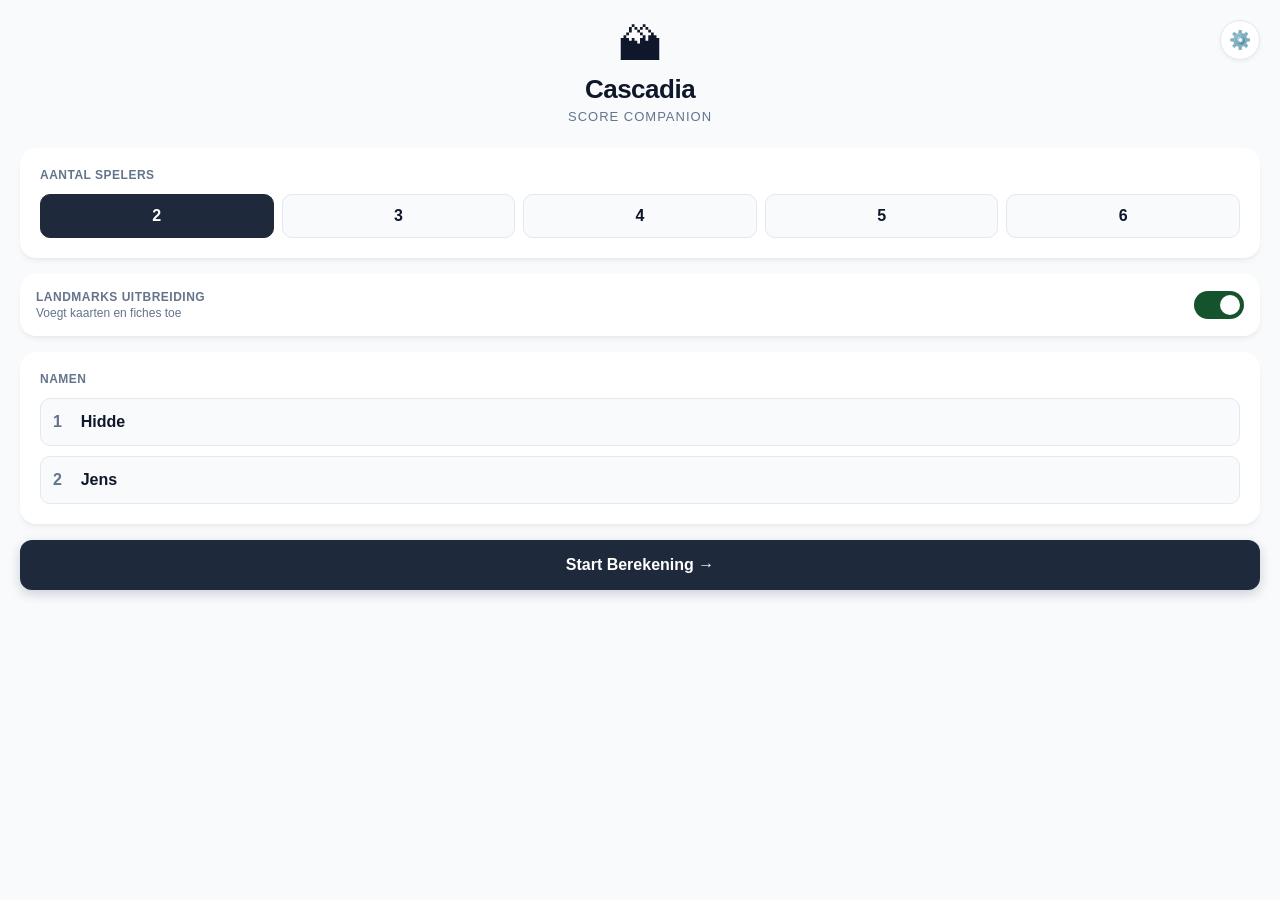
==== commit 74b75299: "update" ====
--- a/index.html
+++ b/index.html
@@ -4,7 +4,7 @@
     <meta charset="UTF-8">
     <meta name="viewport" content="width=device-width, initial-scale=1.0, maximum-scale=1.0, user-scalable=no, viewport-fit=cover">
     <title>Cascadia Score Companion</title>
-    
+    <meta name="theme-color" content="#f8fafc">
     <meta name="apple-mobile-web-app-capable" content="yes">
     <meta name="apple-mobile-web-app-status-bar-style" content="black-translucent">
     <meta name="apple-mobile-web-app-title" content="Cascadia">
--- a/styles.css
+++ b/styles.css
@@ -14,29 +14,45 @@
   -webkit-tap-highlight-color: transparent;
 }
 
+html, body {
+  margin: 0;
+  padding: 0;
+  width: 100%;
+  height: 100%;
+  overflow-x: hidden; /* Voorkomt dat je zijwaarts kunt scrollen */
+}
+
 body {
-  margin: 0;
   font-family: -apple-system, BlinkMacSystemFont, "Segoe UI", Roboto, sans-serif;
   background: var(--bg-main);
   color: var(--text-main);
-  padding-bottom: 90px;
+  /* De 90px padding-bottom is verplaatst naar .core-container voor een betere layout */
 }
 
 .core-container {
-  padding: 20px 16px;
-  max-width: 500px;
-  margin: 0 auto;
+  width: 100%;
+  box-sizing: border-box;
+  padding: 20px; /* Dit fikst je linker- en rechtermarges */
+  
+  /* Houdt rekening met de iPhone notch (boven) en thuisbalk/footer (onder) */
+  padding-top: calc(20px + env(safe-area-inset-top));
+  padding-bottom: calc(90px + env(safe-area-inset-bottom));
+  
+  min-height: 100vh;
+  position: relative; /* Cruciaal: houdt de zwevende knop binnen de grenzen */
 }
 
 /* Breedbeeld-overide voor het resultatenscherm als de tabel getoond wordt */
 .core-container.wide {
   max-width: 800px;
+  margin: 0 auto; /* Zorgt dat hij op desktop netjes in het midden staat */
 }
 
 /* --- HERO HEADER --- */
 .hero-header {
   text-align: center;
   margin-bottom: 24px;
+  margin-top: 0;
 }
 .hero-icon {
   font-size: 44px;
@@ -295,7 +311,8 @@
   left: 0;
   right: 0;
   background: #1e293b; /* Donkerblauw */
-  padding: 10px 16px;
+  /* Houdt rekening met de veilige zone aan de onderkant voor iPhones */
+  padding: 10px 16px calc(10px + env(safe-area-inset-bottom)) 16px;
   box-shadow: 0 -2px 10px rgba(0,0,0,0.2);
   z-index: 1000;
   display: flex;
@@ -490,8 +507,9 @@
 /* Zwevende tandwiel/info knop op het setup scherm */
 .btn-info-floating {
   position: absolute;
-  top: 4px;
-  right: 16px;
+  /* Zakt mee met de veilige zone bovenin */
+  top: calc(20px + env(safe-area-inset-top)); 
+  right: 20px;
   background: white;
   border: 1px solid var(--border-color);
   width: 40px;
@@ -502,7 +520,8 @@
   align-items: center;
   justify-content: center;
   box-shadow: 0 2px 4px rgba(0,0,0,0.05);
-  z-index: 5;
+  z-index: 10;
+  cursor: pointer;
 }
 .btn-info-floating:active {
   transform: scale(0.9);
@@ -555,7 +574,7 @@
 input:checked + .slider-toggle { background-color: #14532d; }
 input:checked + .slider-toggle:before { transform: translateX(22px); }
 
-/* Dynamische Buttons (gebruiken category-color uit root) */
+/* Dynamische Buttons */
 .btn-dynamic { background: var(--category-color); box-shadow: none; margin-bottom: 0; }
 .btn-dynamic-flex { flex: 1; }
 .btn-full-reset { width: 100%; padding: 16px; border-radius: 12px; }
@@ -576,7 +595,7 @@
 .leaderboard-score { font-size: 18px; font-weight: 700; color: var(--text-main); }
 .leaderboard-score span { font-size: 12px; font-weight: 400; color: var(--text-muted); }
 
-/* Resultaten Tabel (Geïntegreerd met je matrix-table) */
+/* Resultaten Tabel */
 .result-details-card { margin-top: 24px; padding: 16px; background: white; border-radius: 16px; border: 1px solid var(--border-color); }
 .result-details-card .section-label { font-weight: 700; font-size: 13px; text-transform: uppercase; letter-spacing: 0.05em; color: var(--text-muted); margin-bottom: 12px; }
 
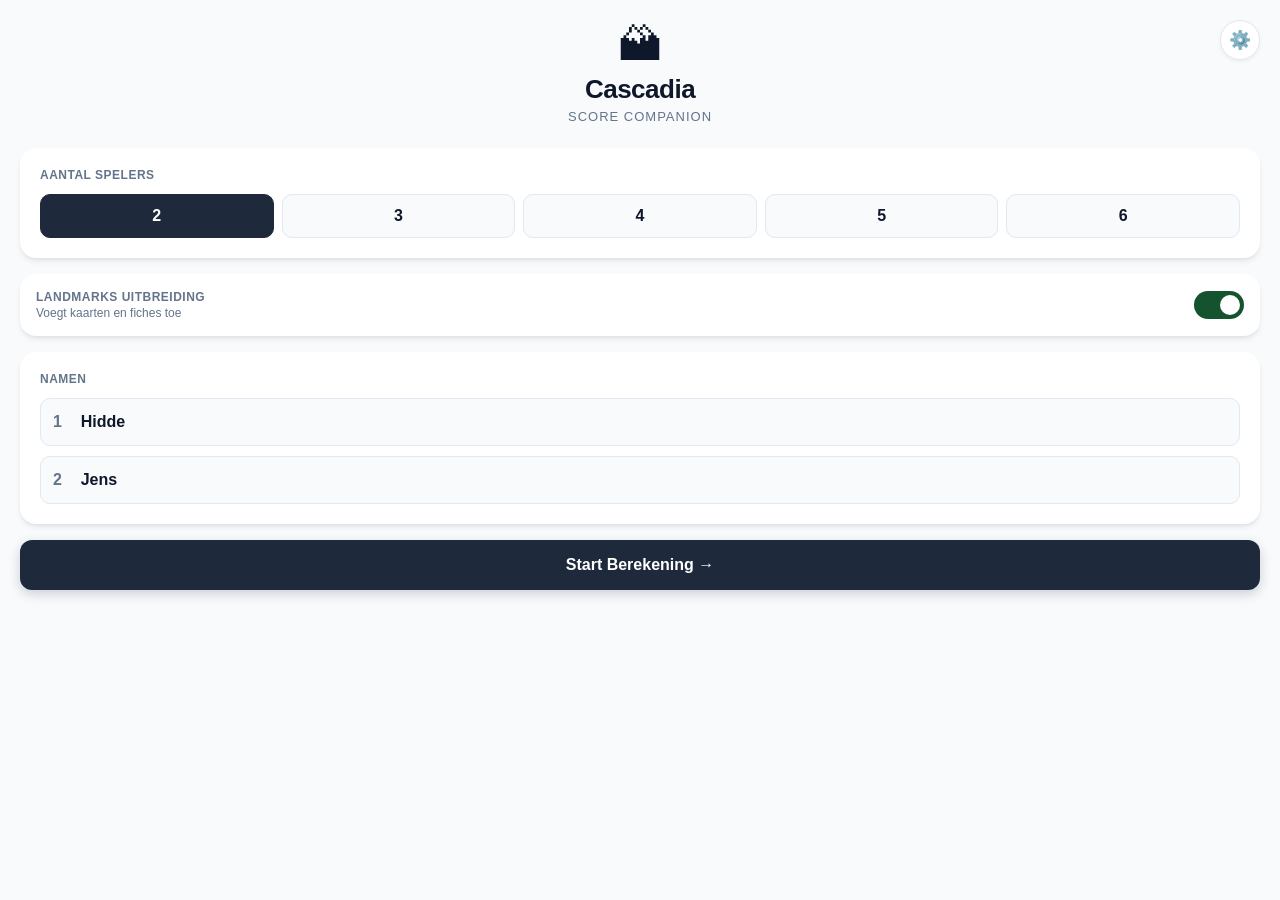
==== commit b52357d5: "update dark mode" ====
--- a/index.html
+++ b/index.html
@@ -5,8 +5,9 @@
     <meta name="viewport" content="width=device-width, initial-scale=1.0, maximum-scale=1.0, user-scalable=no, viewport-fit=cover">
     <title>Cascadia Score Companion</title>
     <meta name="theme-color" content="#f8fafc">
+    <meta name="color-scheme" content="light dark">
     <meta name="apple-mobile-web-app-capable" content="yes">
-    <meta name="apple-mobile-web-app-status-bar-style" content="black-translucent">
+    <meta name="apple-mobile-web-app-status-bar-style" content="default">
     <meta name="apple-mobile-web-app-title" content="Cascadia">
     
     <link rel="apple-touch-icon" href="icons/apple-touch-icon.png">
--- a/styles.css
+++ b/styles.css
@@ -1,12 +1,69 @@
 :root {
+  color-scheme: light;
   --bg-main: #f8fafc;
   --card-bg: #ffffff;
+  --surface-elevated: #ffffff;
+  --surface-muted: #f8fafc;
+  --surface-strong: #e2e8f0;
   --text-main: #0f172a;
   --text-muted: #64748b;
   --border-color: #e2e8f0;
   --primary: #1e293b;
   --primary-hover: #0f172a;
   --category-color: #1e293b;
+  --shadow: rgba(15, 23, 42, 0.08);
+  --overlay-bg: rgba(15, 23, 42, 0.6);
+  --banner-bg: #f0f9ff;
+  --banner-border: #bae6fd;
+  --banner-text: #0369a1;
+  --highlight-bg: #fffbeb;
+  --highlight-text: #b45309;
+}
+
+:root[data-theme="dark"] {
+  color-scheme: dark;
+  --bg-main: #020617;
+  --card-bg: #111827;
+  --surface-elevated: #111827;
+  --surface-muted: #0f172a;
+  --surface-strong: #334155;
+  --text-main: #f8fafc;
+  --text-muted: #cbd5e1;
+  --border-color: #334155;
+  --primary: #60a5fa;
+  --primary-hover: #3b82f6;
+  --category-color: #60a5fa;
+  --shadow: rgba(2, 6, 23, 0.45);
+  --overlay-bg: rgba(2, 6, 23, 0.78);
+  --banner-bg: #082f49;
+  --banner-border: #0369a1;
+  --banner-text: #bae6fd;
+  --highlight-bg: #3f2d00;
+  --highlight-text: #fde68a;
+}
+
+@media (prefers-color-scheme: dark) {
+  :root:not([data-theme="light"]) {
+    color-scheme: dark;
+    --bg-main: #020617;
+    --card-bg: #111827;
+    --surface-elevated: #111827;
+    --surface-muted: #0f172a;
+    --surface-strong: #334155;
+    --text-main: #f8fafc;
+    --text-muted: #cbd5e1;
+    --border-color: #334155;
+    --primary: #60a5fa;
+    --primary-hover: #3b82f6;
+    --category-color: #60a5fa;
+    --shadow: rgba(2, 6, 23, 0.45);
+    --overlay-bg: rgba(2, 6, 23, 0.78);
+    --banner-bg: #082f49;
+    --banner-border: #0369a1;
+    --banner-text: #bae6fd;
+    --highlight-bg: #3f2d00;
+    --highlight-text: #fde68a;
+  }
 }
 
 * {
@@ -26,7 +83,38 @@
   font-family: -apple-system, BlinkMacSystemFont, "Segoe UI", Roboto, sans-serif;
   background: var(--bg-main);
   color: var(--text-main);
+  transition: background-color 0.2s ease, color 0.2s ease;
   /* De 90px padding-bottom is verplaatst naar .core-container voor een betere layout */
+}
+
+/* --- APP FEEL: VERBERG SCROLLBALKEN --- */
+* {
+  scrollbar-width: none; /* Firefox */
+  -ms-overflow-style: none; /* IE/Edge */
+}
+*::-webkit-scrollbar {
+  display: none; /* Chrome, Safari, iOS */
+}
+
+/* --- GAME SCREEN SLIDER --- */
+.slider-viewport {
+  width: 100%;
+  overflow: hidden; /* Verbergt de andere schermen buiten beeld */
+  touch-action: pan-y; /* Voorkomt per ongeluk refreshen/swipen op paginaniveau in Chrome */
+  position: relative;
+  margin-bottom: 20px;
+}
+
+.slider-track {
+  display: flex;
+  width: 100%;
+  will-change: transform; /* Hint voor de telefoon voor extra vloeiende animaties */
+  /* De transitie wordt via JavaScript bestuurd tijdens het swipen */
+}
+
+.slider-slide {
+  flex: 0 0 100%; /* Elke slide is precies 100% breed */
+  width: 100%;
 }
 
 .core-container {
@@ -78,7 +166,7 @@
   background: var(--card-bg);
   padding: 20px;
   border-radius: 16px;
-  box-shadow: 0 4px 6px -1px rgba(0,0,0,0.05), 0 2px 4px -2px rgba(0,0,0,0.05);
+  box-shadow: 0 4px 6px -1px var(--shadow), 0 2px 4px -2px var(--shadow);
   margin-bottom: 16px;
 }
 
@@ -180,7 +268,7 @@
   border-radius: 12px;
   font-size: 15px;
   font-weight: 600;
-  background: white;
+  background: var(--surface-elevated);
 }
 
 /* --- GAME SCREEN --- */
@@ -189,7 +277,7 @@
   align-items: center;
   justify-content: space-between;
   margin-bottom: 20px;
-  background: white;
+  background: var(--surface-elevated);
   padding: 12px;
   border-radius: 14px;
   box-shadow: 0 2px 4px rgba(0,0,0,0.02);
@@ -217,8 +305,9 @@
   border-radius: 20px;
 }
 .btn-back, .btn-next-step {
-  background: var(--bg-main);
-  border: 1px solid var(--border-color);
+  background: var(--surface-elevated);
+  border: 1px solid var(--border-color);
+  color: var(--text-main);
   width: 44px;
   height: 44px;
   border-radius: 50%;
@@ -226,6 +315,8 @@
   display: flex;
   align-items: center;
   justify-content: center;
+  box-shadow: 0 1px 3px rgba(15, 23, 42, 0.08);
+  font-weight: 800;
 }
 .btn-back:disabled {
   opacity: 0.3;
@@ -266,7 +357,7 @@
   border: 1px solid var(--border-color);
 }
 .btn-step {
-  background: white;
+  background: var(--surface-elevated);
   border: 1px solid var(--border-color);
   width: 36px;
   height: 36px;
@@ -417,7 +508,7 @@
   margin-top: 16px;
   border-radius: 12px;
   border: 1px solid var(--border-color);
-  background: white;
+  background: var(--surface-elevated);
   -webkit-overflow-scrolling: touch;
 }
 .matrix-table {
@@ -450,7 +541,7 @@
   display: none;
   position: fixed;
   top: 0; left: 0; right: 0; bottom: 0;
-  background: rgba(15, 23, 42, 0.6);
+  background: var(--overlay-bg);
   backdrop-filter: blur(4px);
   z-index: 100;
   align-items: center;
@@ -461,7 +552,7 @@
   display: flex;
 }
 .modal-content {
-  background: white;
+  background: var(--card-bg);
   border-radius: 20px;
   max-width: 450px;
   width: 100%;
@@ -498,7 +589,7 @@
   margin: 0 0 10px 0;
   font-size: 14px;
   line-height: 1.5;
-  color: #334155;
+  color: var(--text-muted);
   padding-left: 20px;
 }
 .rules-body ul { padding-left: 20px; }
@@ -510,7 +601,7 @@
   /* Zakt mee met de veilige zone bovenin */
   top: calc(20px + env(safe-area-inset-top)); 
   right: 20px;
-  background: white;
+  background: var(--surface-elevated);
   border: 1px solid var(--border-color);
   width: 40px;
   height: 40px;
@@ -529,21 +620,26 @@
 }
 
 .btn-reset-inline {
-  background: #fee2e2;
-  border: 1px solid #fca5a5;
-  width: 54px;
-  height: 54px;
-  border-radius: 12px;
-  font-size: 20px;
-  display: flex;
+  background: var(--surface-elevated);
+  border: 1px solid var(--border-color);
+  color: var(--text-main);
+  border-radius: 999px;
+  padding: 8px 12px;
+  font-size: 13px;
+  font-weight: 700;
+  display: inline-flex;
   align-items: center;
   justify-content: center;
+  gap: 6px;
   transition: all 0.2s ease;
   touch-action: manipulation;
+  box-shadow: 0 1px 2px rgba(0,0,0,0.04);
+  align-self: center;
+  width: fit-content;
 }
 .btn-reset-inline:active {
-  transform: scale(0.95);
-  background: #fca5a5;
+  transform: scale(0.96);
+  background: var(--bg-main);
 }
 
 /* ==========================================================================
@@ -576,9 +672,15 @@
 
 /* Dynamische Buttons */
 .btn-dynamic { background: var(--category-color); box-shadow: none; margin-bottom: 0; }
-.btn-dynamic-flex { flex: 1; }
+.btn-dynamic-flex { flex: 1; width: 100%; }
 .btn-full-reset { width: 100%; padding: 16px; border-radius: 12px; }
-.game-action-row { margin-top: 24px; display: flex; gap: 12px; }
+.game-action-row { margin-top: 24px; display: flex; gap: 10px; align-items: center; }
+.btn-reset-header {
+  padding: 7px 10px;
+  font-size: 12px;
+  border-radius: 999px;
+  white-space: nowrap;
+}
 
 /* Winnaar & Leaderboard Kaarten */
 .winner-card { background: linear-gradient(135deg, #fef08a 0%, #fefcbf 100%); border: 2px solid #eab308; padding: 20px; border-radius: 16px; display: flex; align-items: center; justify-content: space-between; margin-bottom: 16px; box-shadow: 0 4px 6px -1px rgba(234, 179, 8, 0.2); }
@@ -589,14 +691,14 @@
 .winner-score { font-size: 24px; font-weight: 800; color: #854d0e; }
 .winner-score span { font-size: 14px; font-weight: 500; }
 
-.leaderboard-card { background: white; border: 1px solid var(--border-color); padding: 14px 16px; border-radius: 12px; display: flex; align-items: center; justify-content: space-between; margin-bottom: 10px; }
+.leaderboard-card { background: var(--surface-elevated); border: 1px solid var(--border-color); padding: 14px 16px; border-radius: 12px; display: flex; align-items: center; justify-content: space-between; margin-bottom: 10px; }
 .leaderboard-info { display: flex; align-items: center; gap: 12px; }
 .leaderboard-name { margin: 0; font-size: 16px; font-weight: 600; }
 .leaderboard-score { font-size: 18px; font-weight: 700; color: var(--text-main); }
 .leaderboard-score span { font-size: 12px; font-weight: 400; color: var(--text-muted); }
 
 /* Resultaten Tabel */
-.result-details-card { margin-top: 24px; padding: 16px; background: white; border-radius: 16px; border: 1px solid var(--border-color); }
+.result-details-card { margin-top: 24px; padding: 16px; background: var(--surface-elevated); border-radius: 16px; border: 1px solid var(--border-color); }
 .result-details-card .section-label { font-weight: 700; font-size: 13px; text-transform: uppercase; letter-spacing: 0.05em; color: var(--text-muted); margin-bottom: 12px; }
 
 .result-table { width: 100%; border-collapse: collapse; font-size: 14px; text-align: left; }
@@ -608,8 +710,21 @@
 .result-table tr.row-item { border-bottom: 1px solid var(--border-color); }
 .result-table .td-icon-wrap { display: flex; align-items: center; gap: 6px; }
 
-.result-table tr.row-bonus { border-bottom: 1px solid var(--border-color); background: #fffbeb; }
-.result-table tr.row-bonus td { font-weight: 600; color: #b45309; }
+.result-table tr.row-group-header {
+  background: var(--bg-main);
+  font-weight: 700;
+  color: var(--text-muted);
+  text-transform: uppercase;
+  letter-spacing: 0.04em;
+  font-size: 11px;
+}
+.result-table tr.row-group-header td {
+  padding: 10px 4px;
+  border-top: 1px solid var(--border-color);
+  border-bottom: 1px solid var(--border-color);
+}
+.result-table tr.row-bonus { border-bottom: 1px solid var(--border-color); background: var(--highlight-bg); }
+.result-table tr.row-bonus td { font-weight: 600; color: var(--highlight-text); }
 
 .result-table tr.row-total { font-weight: bold; background: var(--bg-main); border-top: 2px solid var(--border-color); }
 .result-table tr.row-total td { padding: 12px 4px; }
@@ -625,36 +740,58 @@
 
 /* Installatie Banner */
 .install-banner {
-    background: #e0f2fe;
-    border: 1px solid #bae6fd;
+    background: var(--banner-bg);
+    border: 1px solid var(--banner-border);
     border-radius: 12px;
     padding: 16px;
     margin-bottom: 20px;
     display: none; /* Standaard verborgen */
 }
-.install-banner p { margin: 0 0 10px 0; font-size: 14px; color: #0369a1; }
+.install-banner p { margin: 0 0 10px 0; font-size: 14px; color: var(--banner-text); }
 .btn-install { 
     background: #0284c7; color: white; border: none; padding: 10px 16px; 
     border-radius: 8px; font-weight: 600; cursor: pointer; width: 100%;
 }
 
 /* PWA Banner Styling */
-.pwa-banner { 
-    display: flex; 
-    align-items: flex-start; 
-    gap: 15px; 
-    border: 2px solid #0284c7; 
-    background: #f0f9ff; 
-    margin-bottom: 20px;
-}
-.pwa-icon { font-size: 2.2rem; line-height: 1; margin-top: 5px; }
-.pwa-text h3 { margin: 0 0 5px 0; font-size: 1.05rem; color: #0369a1; }
-.pwa-text p { margin: 0 0 10px 0; font-size: 0.9rem; color: #334155; line-height: 1.4; }
-.ios-instruction { 
-    font-size: 0.85rem; 
-    background: white; 
-    padding: 10px; 
-    border-radius: 8px; 
-    border: 1px solid #bae6fd;
-    color: #0369a1;
+.pwa-banner {
+    position: relative;
+    display: flex;
+    align-items: flex-start;
+    gap: 12px;
+    border: 1px solid var(--banner-border);
+    background: var(--banner-bg);
+    border-radius: 12px;
+    padding: 12px 14px;
+    margin: 4px 0 16px 0;
+    box-shadow: 0 2px 8px rgba(2, 132, 199, 0.08);
+}
+.pwa-banner-close {
+    position: absolute;
+    top: 8px;
+    right: 8px;
+    border: none;
+    background: transparent;
+    color: var(--banner-text);
+    font-size: 14px;
+    cursor: pointer;
+    padding: 2px;
+}
+.pwa-icon { font-size: 1.4rem; line-height: 1; margin-top: 2px; }
+.pwa-text h3 { margin: 0 0 4px 0; font-size: 0.95rem; color: var(--banner-text); line-height: 1.3; }
+.pwa-text p { margin: 0 0 8px 0; font-size: 0.82rem; color: var(--text-muted); line-height: 1.4; }
+.ios-instruction {
+    font-size: 0.8rem;
+    background: var(--surface-elevated);
+    padding: 8px 10px;
+    border-radius: 8px;
+    border: 1px solid var(--banner-border);
+    color: var(--banner-text);
+    margin-top: 4px;
+}
+.pwa-banner .btn-install {
+    width: auto;
+    padding: 8px 12px;
+    font-size: 0.85rem;
+    margin-top: 2px;
 }
